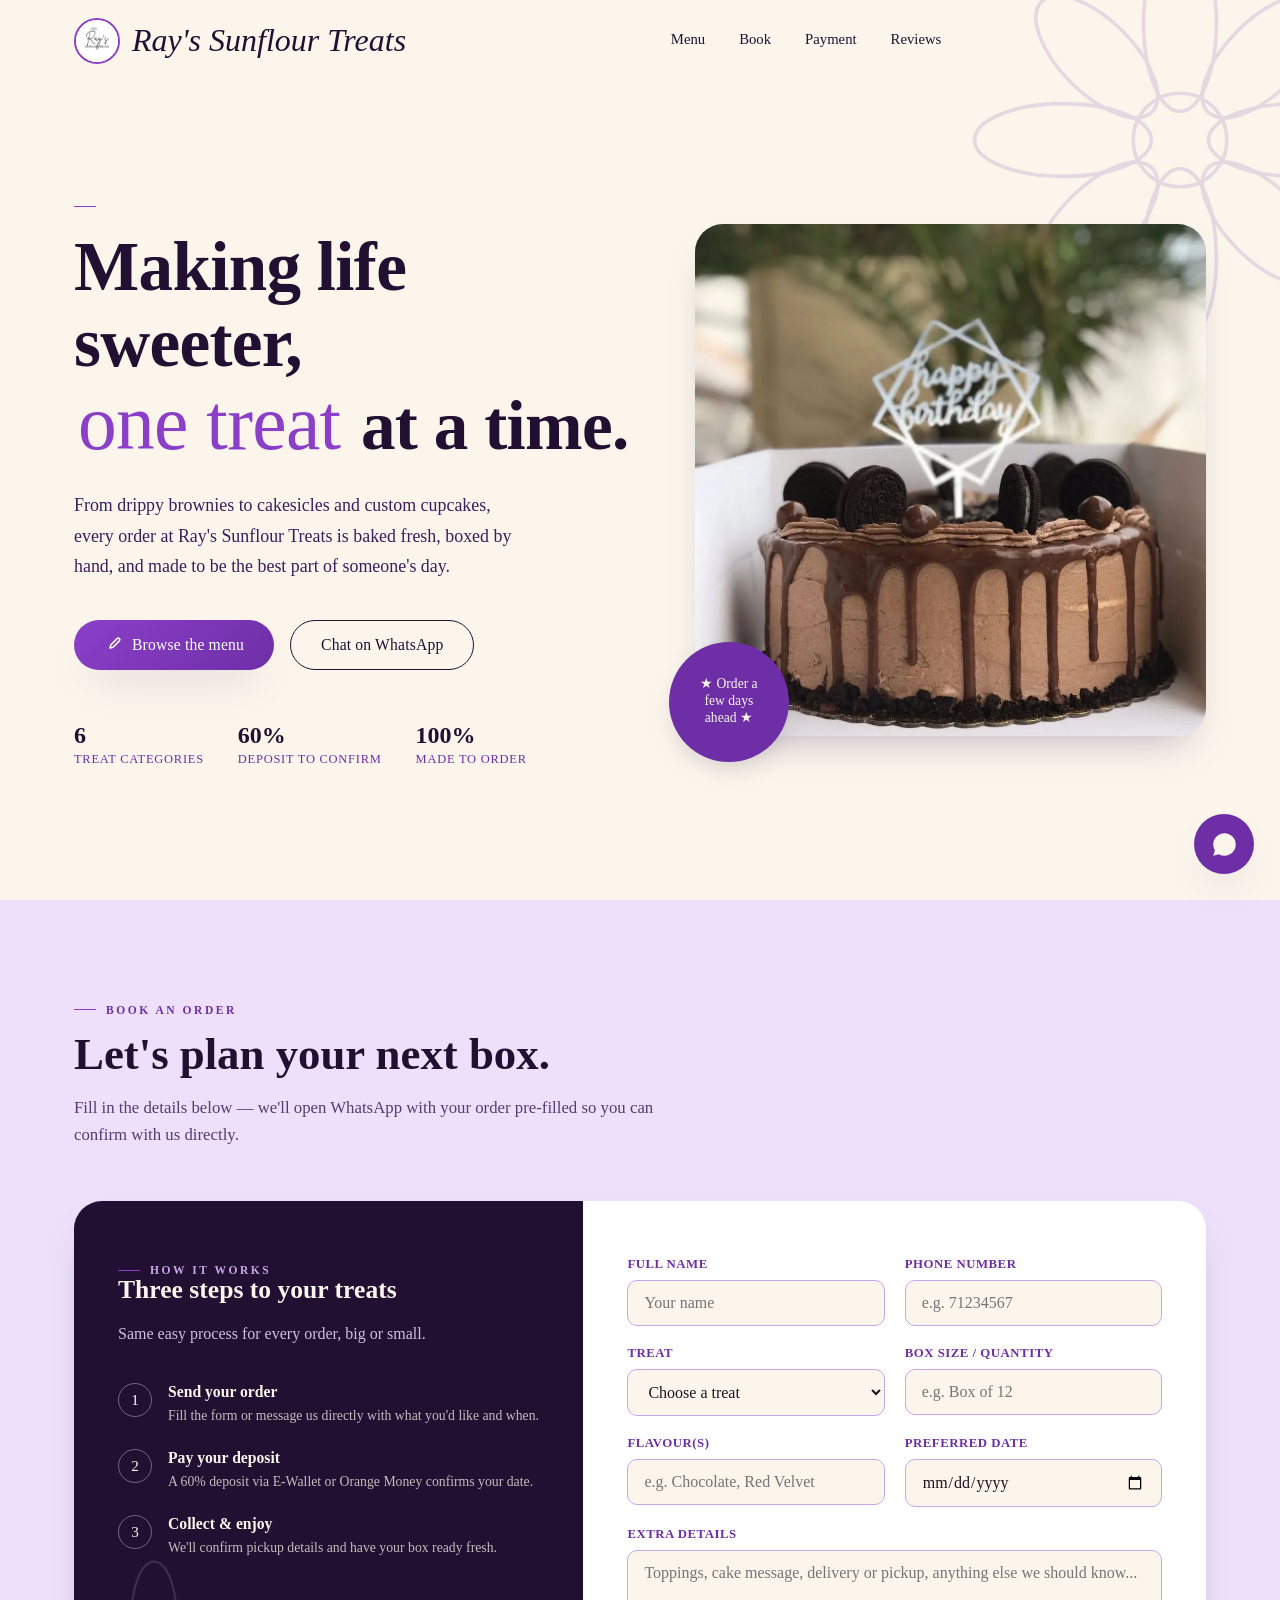
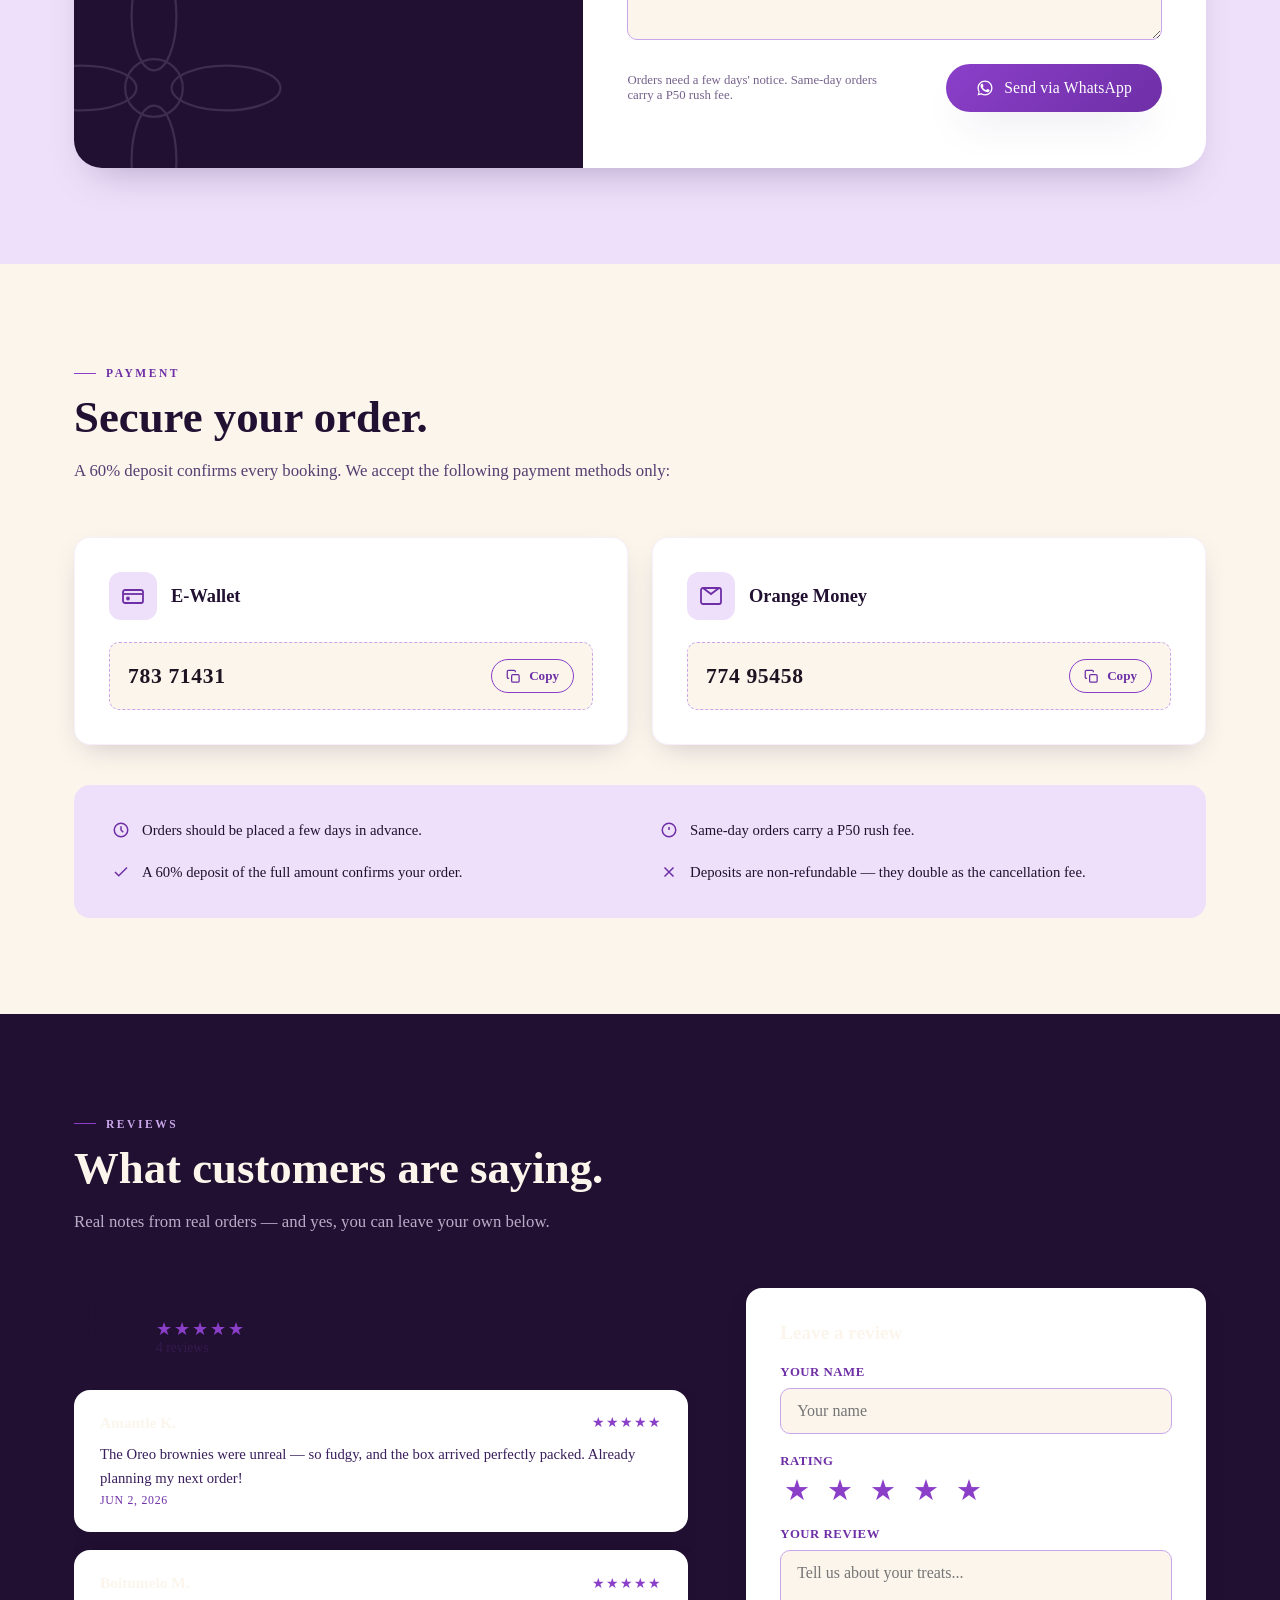
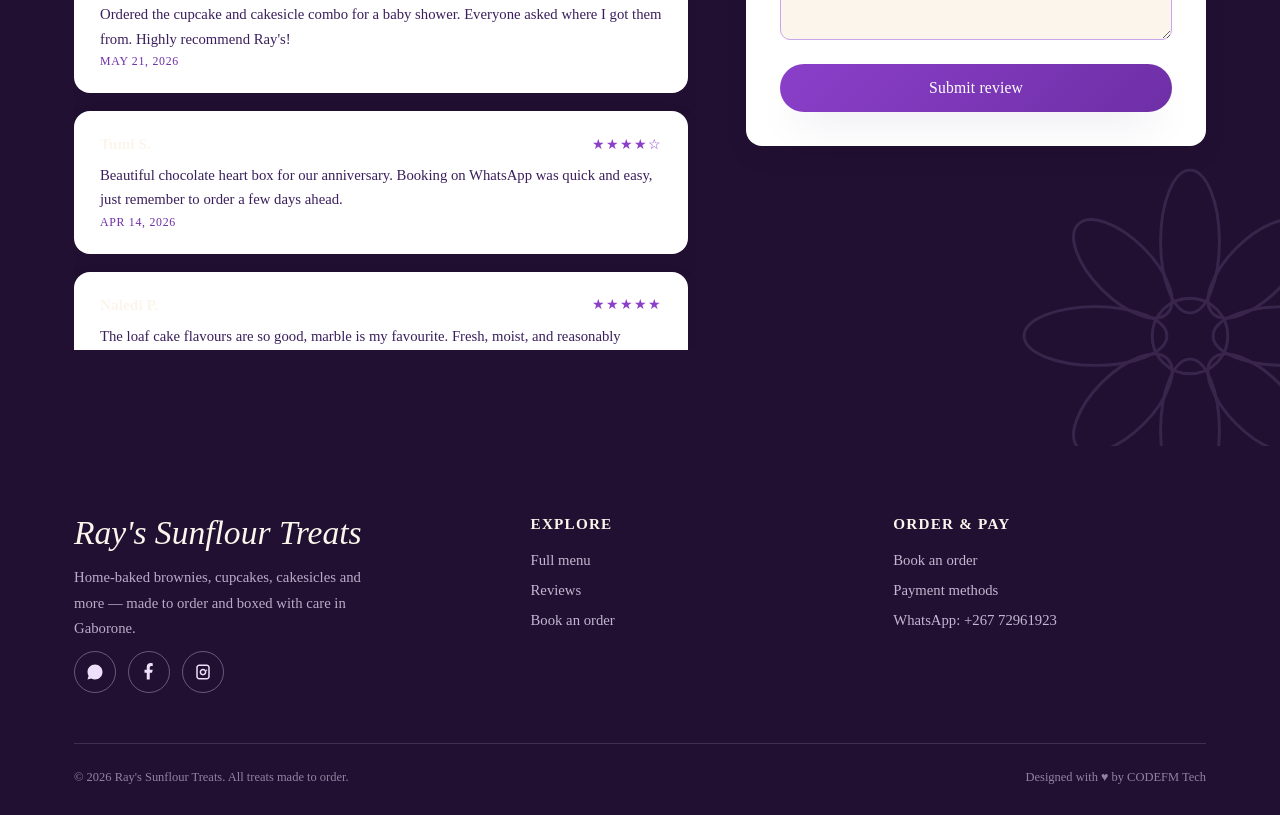
==== index.html @ 07acc082 "Initial commit 2" ====
<!DOCTYPE html>
<html lang="en">
<head>
<meta charset="UTF-8">
<meta name="viewport" content="width=device-width, initial-scale=1.0">
<title>Ray's Sunflour Treats</title>
<meta name="description" content="Ray's Sunflour Treats — brownies, loaf cakes, cakesicles, cakepops, cupcakes and more. Order ahead, pay by E-Wallet or Orange Money, made fresh in Gaborone.">
<link rel="icon" href="images/logo.jpg">
<link rel="stylesheet" href="styles.css">
</head>
<body>

<!-- ===================== HEADER ===================== -->
<header class="site-header" id="siteHeader">
  <div class="container header-inner">
    <a href="#top" class="brand">
      <img src="images/logo.jpg" alt="Ray's Sunflour Treats logo">
      <span>
        <span class="brand-word">Ray's Sunflour Treats</span>
        <span class="brand-sub"></span>
      </span>
    </a>

    <nav class="nav-desktop" aria-label="Primary">
      <a href="menu.html">Menu</a>
      <a href="#booking">Book</a>
      <a href="#payment">Payment</a>
      <a href="#reviews">Reviews</a>
    </nav>

    <div class="header-cta">
      <button class="nav-toggle" id="navToggle" aria-label="Open menu" aria-expanded="false">
        <svg viewBox="0 0 24 24" fill="none" stroke="currentColor" stroke-width="2" stroke-linecap="round"><line x1="3" y1="6" x2="21" y2="6"/><line x1="3" y1="12" x2="21" y2="12"/><line x1="3" y1="18" x2="21" y2="18"/></svg>
      </button>
    </div>
  </div>
</header>

<!-- ===================== MOBILE NAV ===================== -->
<div class="nav-mobile" id="navMobile">
  <a href="menu.html">Menu</a>
  <a href="#booking">Book</a>
  <a href="#payment">Payment</a>
  <a href="#reviews">Reviews</a>
</div>

<main id="top">

  <!-- ===================== HERO ===================== -->
  <section class="hero">
    <div class="bloom" style="width:520px; top:-120px; right:-160px;" aria-hidden="true">
      <svg viewBox="0 0 200 200"><g fill="none" stroke="#6E2FA6" stroke-width="1.4"><circle cx="100" cy="100" r="18"/><g><ellipse cx="100" cy="55" rx="14" ry="34"/><ellipse cx="145" cy="100" rx="34" ry="14"/><ellipse cx="100" cy="145" rx="14" ry="34"/><ellipse cx="55" cy="100" rx="34" ry="14"/><ellipse cx="132" cy="68" rx="14" ry="30" transform="rotate(45 132 68)"/><ellipse cx="132" cy="132" rx="14" ry="30" transform="rotate(135 132 132)"/><ellipse cx="68" cy="132" rx="14" ry="30" transform="rotate(45 68 132)"/><ellipse cx="68" cy="68" rx="14" ry="30" transform="rotate(135 68 68)"/></g></g></svg>
    </div>
    <div class="container">
      <div class="hero-copy">
        <span class="eyebrow"></span>
        <h1 class="reveal">Making life sweeter,<br><em>one treat</em> at a time.</h1>
        <p class="lede reveal">From drippy brownies to cakesicles and custom cupcakes, every order at Ray's Sunflour Treats is baked fresh, boxed by hand, and made to be the best part of someone's day.</p>
        <div class="hero-actions reveal">
          <a href="menu.html" class="btn btn-primary">
            <svg width="18" height="18" viewBox="0 0 24 24" fill="none" stroke="currentColor" stroke-width="2" stroke-linecap="round" stroke-linejoin="round"><path d="M17.5 3.5a2.121 2.121 0 0 1 3 3L12 15l-4 1 1-4 8.5-8.5z"/></svg>
            Browse the menu
          </a>
          <a href="https://wa.me/26772961923" target="_blank" rel="noopener" class="btn btn-ghost">
            Chat on WhatsApp
          </a>
        </div>
        <div class="hero-meta reveal">
          <div><strong>6</strong><span>Treat categories</span></div>
          <div><strong>60%</strong><span>Deposit to confirm</span></div>
          <div><strong>100%</strong><span>Made to order</span></div>
        </div>
      </div>
      <div class="hero-visual reveal">
        <div class="frame">
          <img src="images/hero-cake.jpg" alt="Chocolate oreo drip birthday cake by Ray's Sunflour Treats">
        </div>
        <div class="badge"><span>★ Order a<br>few days<br>ahead ★</span></div>
      </div>
    </div>
  </section>

  


  <!-- ===================== BOOKING ===================== -->
  <section class="section section--tint" id="booking">
    <div class="container">
      <div class="section-head reveal">
        <span class="eyebrow">Book an order</span>
        <h2>Let's plan your next box.</h2>
        <p>Fill in the details below — we'll open WhatsApp with your order pre-filled so you can confirm with us directly.</p>
      </div>

      <div class="booking-wrap reveal">
        <div class="booking-side">
          <div class="bloom" style="width:320px; bottom:-80px; left:-80px;" aria-hidden="true">
            <svg viewBox="0 0 200 200"><g fill="none" stroke="#EEE0FA" stroke-width="1.4"><circle cx="100" cy="100" r="18"/><g><ellipse cx="100" cy="55" rx="14" ry="34"/><ellipse cx="145" cy="100" rx="34" ry="14"/><ellipse cx="100" cy="145" rx="14" ry="34"/><ellipse cx="55" cy="100" rx="34" ry="14"/></g></g></svg>
          </div>
          <span class="eyebrow" style="color:var(--lilac-300)">How it works</span>
          <h3>Three steps to your treats</h3>
          <p>Same easy process for every order, big or small.</p>
          <ul class="booking-steps">
            <li>
              <span class="num">1</span>
              <span class="step-copy"><strong>Send your order</strong><span>Fill the form or message us directly with what you'd like and when.</span></span>
            </li>
            <li>
              <span class="num">2</span>
              <span class="step-copy"><strong>Pay your deposit</strong><span>A 60% deposit via E-Wallet or Orange Money confirms your date.</span></span>
            </li>
            <li>
              <span class="num">3</span>
              <span class="step-copy"><strong>Collect &amp; enjoy</strong><span>We'll confirm pickup details and have your box ready fresh.</span></span>
            </li>
          </ul>
        </div>

        <form class="booking-form" id="bookingForm" novalidate>
          <div class="form-row">
            <div class="field" id="field-name">
              <label for="fullName">Full name</label>
              <input type="text" id="fullName" name="fullName" placeholder="Your name" required>
              <span class="error-msg">Please enter your name.</span>
            </div>
            <div class="field" id="field-phone">
              <label for="phone">Phone number</label>
              <input type="tel" id="phone" name="phone" placeholder="e.g. 71234567" required>
              <span class="error-msg">Please enter a valid phone number.</span>
            </div>
          </div>

          <div class="form-row">
            <div class="field" id="field-product">
              <label for="product">Treat</label>
              <select id="product" name="product" required>
                <option value="" disabled selected>Choose a treat</option>
                <option>Classic Brownies</option>
                <option>Oreo Brownies</option>
                <option>Loaf Cake</option>
                <option>Large Cakesicles</option>
                <option>Small Cakesicles</option>
                <option>Cakepops</option>
                <option>Classic Cupcakes</option>
                <option>Customized Cupcakes</option>
                <option>Chocolate Heart</option>
                <option>Cupcake + Cakesicle Combo</option>
                <option>Something else / not sure</option>
              </select>
              <span class="error-msg">Please choose a treat.</span>
            </div>
            <div class="field" id="field-size">
              <label for="size">Box size / quantity</label>
              <input type="text" id="size" name="size" placeholder="e.g. Box of 12" required>
              <span class="error-msg">Please enter a size or quantity.</span>
            </div>
          </div>

          <div class="form-row">
            <div class="field" id="field-flavor">
              <label for="flavor">Flavour(s)</label>
              <input type="text" id="flavor" name="flavor" placeholder="e.g. Chocolate, Red Velvet">
            </div>
            <div class="field" id="field-date">
              <label for="date">Preferred date</label>
              <input type="date" id="date" name="date" required>
              <span class="error-msg">Please choose a date a few days out.</span>
            </div>
          </div>

          <div class="field" id="field-message">
            <label for="message">Extra details</label>
            <textarea id="message" name="message" placeholder="Toppings, cake message, delivery or pickup, anything else we should know..."></textarea>
          </div>

          <div class="form-foot">
            <p class="form-note">Orders need a few days' notice. Same-day orders carry a P50 rush fee.</p>
            <button type="submit" class="btn btn-primary">
              <svg width="18" height="18" viewBox="0 0 24 24" fill="currentColor"><path d="M17.472 14.382c-.297-.149-1.758-.867-2.03-.967-.273-.099-.472-.148-.67.15-.198.297-.767.966-.94 1.164-.173.199-.347.223-.644.075-.297-.15-1.255-.463-2.39-1.475-.883-.788-1.48-1.761-1.653-2.059-.173-.297-.018-.458.13-.606.134-.133.297-.347.446-.52.149-.174.198-.298.298-.497.099-.198.05-.371-.025-.52-.075-.148-.669-1.611-.916-2.206-.242-.579-.487-.5-.669-.51-.173-.008-.372-.01-.571-.01-.198 0-.52.074-.792.372-.272.297-1.04 1.016-1.04 2.479 0 1.462 1.065 2.875 1.213 3.074.149.198 2.096 3.2 5.077 4.487.709.306 1.262.489 1.694.626.712.226 1.36.194 1.872.118.571-.085 1.758-.719 2.006-1.413.248-.694.248-1.289.173-1.413-.074-.124-.272-.198-.57-.347z"/><path d="M12.001 2C6.478 2 2 6.477 2 12c0 1.9.529 3.678 1.447 5.19L2 22l4.955-1.408A9.955 9.955 0 0 0 12.001 22C17.523 22 22 17.523 22 12S17.523 2 12.001 2zm0 18.29a8.257 8.257 0 0 1-4.475-1.313l-.32-.19-3.055.868.828-3.037-.207-.31A8.253 8.253 0 0 1 3.75 12c0-4.549 3.7-8.25 8.251-8.25 4.55 0 8.249 3.701 8.249 8.25 0 4.549-3.699 8.29-8.249 8.29z"/></svg>
              Send via WhatsApp
            </button>
          </div>

          <div class="form-success" id="formSuccess">
            <svg width="20" height="20" viewBox="0 0 24 24" fill="none" stroke="currentColor" stroke-width="2"><path d="M20 6L9 17l-5-5"/></svg>
            Opening WhatsApp with your order details — just hit send there to confirm with Ray's.
          </div>
        </form>
      </div>
    </div>
  </section>

  <!-- ===================== PAYMENT ===================== -->
  <section class="section" id="payment">
    <div class="container">
      <div class="section-head reveal">
        <span class="eyebrow">Payment</span>
        <h2>Secure your order.</h2>
        <p>A 60% deposit confirms every booking. We accept the following payment methods only:</p>
      </div>

      <div class="pay-grid reveal">
        <div class="pay-card">
          <div class="pay-head">
            <div class="icon"><svg viewBox="0 0 24 24" fill="none" stroke="currentColor" stroke-width="1.8"><rect x="2" y="6" width="20" height="13" rx="2"/><path d="M2 10h20"/><circle cx="7" cy="14.5" r="1"/></svg></div>
            <h3>E-Wallet</h3>
          </div>
          <div class="num-row">
            <span class="number">783 71431</span>
            <button class="copy-btn" data-copy="78371431">
              <svg viewBox="0 0 24 24" fill="none" stroke="currentColor" stroke-width="2"><rect x="9" y="9" width="12" height="12" rx="2"/><path d="M5 15H4a2 2 0 0 1-2-2V4a2 2 0 0 1 2-2h9a2 2 0 0 1 2 2v1"/></svg>
              Copy
            </button>
          </div>
        </div>

        <div class="pay-card">
          <div class="pay-head">
            <div class="icon"><svg viewBox="0 0 24 24" fill="none" stroke="currentColor" stroke-width="1.8"><path d="M4 4l8 6 8-6"/><rect x="2" y="4" width="20" height="16" rx="2"/></svg></div>
            <h3>Orange Money</h3>
          </div>
          <div class="num-row">
            <span class="number">774 95458</span>
            <button class="copy-btn" data-copy="77495458">
              <svg viewBox="0 0 24 24" fill="none" stroke="currentColor" stroke-width="2"><rect x="9" y="9" width="12" height="12" rx="2"/><path d="M5 15H4a2 2 0 0 1-2-2V4a2 2 0 0 1 2-2h9a2 2 0 0 1 2 2v1"/></svg>
              Copy
            </button>
          </div>
        </div>
      </div>

      <ul class="policy-list reveal">
        <li><svg viewBox="0 0 24 24" fill="none" stroke="currentColor" stroke-width="2"><circle cx="12" cy="12" r="9"/><path d="M12 7v5l3 3"/></svg> Orders should be placed a few days in advance.</li>
        <li><svg viewBox="0 0 24 24" fill="none" stroke="currentColor" stroke-width="2"><path d="M12 8v4M12 16h.01"/><circle cx="12" cy="12" r="9"/></svg> Same-day orders carry a P50 rush fee.</li>
        <li><svg viewBox="0 0 24 24" fill="none" stroke="currentColor" stroke-width="2"><path d="M20 6L9 17l-5-5"/></svg> A 60% deposit of the full amount confirms your order.</li>
        <li><svg viewBox="0 0 24 24" fill="none" stroke="currentColor" stroke-width="2"><path d="M18 6L6 18M6 6l12 12"/></svg> Deposits are non-refundable — they double as the cancellation fee.</li>
      </ul>
    </div>
  </section>

  <!-- ===================== REVIEWS ===================== -->
  <section class="section section--dark" id="reviews">
    <div class="bloom" style="width:420px; bottom:-100px; right:-120px;" aria-hidden="true">
      <svg viewBox="0 0 200 200"><g fill="none" stroke="#C9A6EA" stroke-width="1.4"><circle cx="100" cy="100" r="18"/><g><ellipse cx="100" cy="55" rx="14" ry="34"/><ellipse cx="145" cy="100" rx="34" ry="14"/><ellipse cx="100" cy="145" rx="14" ry="34"/><ellipse cx="55" cy="100" rx="34" ry="14"/><ellipse cx="132" cy="68" rx="14" ry="30" transform="rotate(45 132 68)"/><ellipse cx="132" cy="132" rx="14" ry="30" transform="rotate(135 132 132)"/><ellipse cx="68" cy="132" rx="14" ry="30" transform="rotate(45 68 132)"/><ellipse cx="68" cy="68" rx="14" ry="30" transform="rotate(135 68 68)"/></g></g></svg>
    </div>
    <div class="container">
      <div class="section-head reveal">
        <span class="eyebrow" style="color:var(--lilac-300)">Reviews</span>
        <h2>What customers are saying.</h2>
        <p>Real notes from real orders — and yes, you can leave your own below.</p>
      </div>

      <div class="reviews-layout reveal">
        <div>
          <div class="review-summary">
            <span class="score" id="avgScore">5.0</span>
            <div>
              <div class="stars" id="avgStars">★★★★★</div>
              <div class="count" id="reviewCount">0 reviews</div>
            </div>
          </div>
          <div class="review-list" id="reviewList"><!-- reviews injected by script.js --></div>
        </div>

        <form class="review-form" id="reviewForm" novalidate>
          <h3>Leave a review</h3>
          <div class="field">
            <label for="reviewName">Your name</label>
            <input type="text" id="reviewName" placeholder="Your name" required>
          </div>
          <div class="field">
            <label>Rating</label>
            <div class="star-picker" id="starPicker">
              <button type="button" data-star="1">★</button>
              <button type="button" data-star="2">★</button>
              <button type="button" data-star="3">★</button>
              <button type="button" data-star="4">★</button>
              <button type="button" data-star="5">★</button>
            </div>
          </div>
          <div class="field">
            <label for="reviewMsg">Your review</label>
            <textarea id="reviewMsg" placeholder="Tell us about your treats..." required></textarea>
          </div>
          <button type="submit" class="btn btn-primary btn-block">Submit review</button>
        </form>
      </div>
    </div>
  </section>

</main>

<!-- ===================== FOOTER ===================== -->
<footer class="site-footer">
  <div class="container">
    <div class="footer-top">
      <div class="footer-brand">
        <span class="brand-word">Ray's Sunflour Treats</span>
        <p>Home-baked brownies, cupcakes, cakesicles and more — made to order and boxed with care in Gaborone.</p>
        <div class="footer-social">
          <a href="https://wa.me/26772961923" target="_blank" rel="noopener" aria-label="WhatsApp">
            <svg viewBox="0 0 24 24" fill="currentColor"><path d="M17.472 14.382c-.297-.149-1.758-.867-2.03-.967-.273-.099-.472-.148-.67.15-.198.297-.767.966-.94 1.164-.173.199-.347.223-.644.075-.297-.15-1.255-.463-2.39-1.475-.883-.788-1.48-1.761-1.653-2.059-.173-.297-.018-.458.13-.606.134-.133.297-.347.446-.52.149-.174.198-.298.298-.497.099-.198.05-.371-.025-.52-.075-.148-.669-1.611-.916-2.206-.242-.579-.487-.5-.669-.51-.173-.008-.372-.01-.571-.01-.198 0-.52.074-.792.372-.272.297-1.04 1.016-1.04 2.479 0 1.462 1.065 2.875 1.213 3.074.149.198 2.096 3.2 5.077 4.487.709.306 1.262.489 1.694.626.712.226 1.36.194 1.872.118.571-.085 1.758-.719 2.006-1.413.248-.694.248-1.289.173-1.413-.074-.124-.272-.198-.57-.347z"/><path d="M12.001 2C6.478 2 2 6.477 2 12c0 1.9.529 3.678 1.447 5.19L2 22l4.955-1.408A9.955 9.955 0 0 0 12.001 22C17.523 22 22 17.523 22 12S17.523 2 12.001 2z"/></svg>
          </a>
          <a href="https://web.facebook.com/rayssunflourtreats" target="_blank" rel="noopener" aria-label="Facebook">
            <svg viewBox="0 0 24 24" fill="currentColor"><path d="M13 22v-9h3l1-4h-4V6.5C13 5.3 13.5 4 15.3 4H17V.5S15.6 0 14.2 0c-3 0-5.2 1.8-5.2 5.2V9H6v4h3v9h4z"/></svg>
          </a>
          <a href="https://www.instagram.com/rayssunflourtreats?fbclid=IwY2xjawTC46BleHRuA2FlbQIxMABicmlkETFiVGFKYzlXVDVJY1pGbzVXc3J0YwZhcHBfaWQQMjIyMDM5MTc4ODIwMDg5MgABHu_caW1SDRFtOEbmMk_leTV6camqIfAWaCyzfFP3LsA0SEZKR7C1KQDiDT9m_aem_DqTY-DHDSi9IWnuYNlouVA" target="_blank" rel="noopener" aria-label="Instagram">
            <svg viewBox="0 0 24 24" fill="currentColor"><path d="M7 2C4.8 2 3 3.8 3 6v12c0 2.2 1.8 4 4 4h10c2.2 0 4-1.8 4-4V6c0-2.2-1.8-4-4-4H7zm10 2c1.1 0 2 .9 2 2v12c0 1.1-.9 2-2 2H7c-1.1 0-2-.9-2-2V6c0-1.1.9-2 2-2h10zm-5 3.5c-2.5 0-4.5 2-4.5 4.5S9.5 16.5 12 16.5 16.5 14.5 16.5 12 14.5 7.5 12 7.5zm0 2c1.4 0 2.5 1.1 2.5 2.5S13.4 14.5 12 14.5 9.5 13.4 9.5 12 10.6 9.5 12 9.5zm4.8-.9a.9.9 0 1 1 0 1.8.9.9 0 0 1 0-1.8z"/></svg>
          </a>
        </div>
      </div>
      <div class="footer-col">
        <h4>Explore</h4>
        <ul>
          <li><a href="menu.html">Full menu</a></li>
          <li><a href="#reviews">Reviews</a></li>
          <li><a href="#booking">Book an order</a></li>
        </ul>
      </div>
      <div class="footer-col">
        <h4>Order &amp; pay</h4>
        <ul>
          <li><a href="#booking">Book an order</a></li>
          <li><a href="#payment">Payment methods</a></li>
          <li><a href="https://wa.me/26772961923" target="_blank" rel="noopener">WhatsApp: +267 72961923</a></li>
        </ul>
      </div>
    </div>
    <div class="footer-bottom">
      <span>© <span id="year"></span> Ray's Sunflour Treats. All treats made to order.</span>
      <span>Designed with ♥ by <a href="https://codefmtech.netlify.app/" target="_blank" rel="noopener">CODEFM Tech</a></span>
    </div>
  </div>
</footer>

<a href="https://wa.me/26772961923" target="_blank" rel="noopener" class="wa-float" aria-label="Chat on WhatsApp">
  <svg viewBox="0 0 24 24" fill="currentColor"><path d="M17.472 14.382c-.297-.149-1.758-.867-2.03-.967-.273-.099-.472-.148-.67.15-.198.297-.767.966-.94 1.164-.173.199-.347.223-.644.075-.297-.15-1.255-.463-2.39-1.475-.883-.788-1.48-1.761-1.653-2.059-.173-.297-.018-.458.13-.606.134-.133.297-.347.446-.52.149-.174.198-.298.298-.497.099-.198.05-.371-.025-.52-.075-.148-.669-1.611-.916-2.206-.242-.579-.487-.5-.669-.51-.173-.008-.372-.01-.571-.01-.198 0-.52.074-.792.372-.272.297-1.04 1.016-1.04 2.479 0 1.462 1.065 2.875 1.213 3.074.149.198 2.096 3.2 5.077 4.487.709.306 1.262.489 1.694.626.712.226 1.36.194 1.872.118.571-.085 1.758-.719 2.006-1.413.248-.694.248-1.289.173-1.413-.074-.124-.272-.198-.57-.347z"/><path d="M12.001 2C6.478 2 2 6.477 2 12c0 1.9.529 3.678 1.447 5.19L2 22l4.955-1.408A9.955 9.955 0 0 0 12.001 22C17.523 22 22 17.523 22 12S17.523 2 12.001 2z"/></svg>
</a>

<div class="toast" id="toast"></div>

<script src="script.js"></script>
</body>
</html>
---- styles.css ----
/* ==========================================================================
   Ray's Sunflour Treats — Design tokens
   Palette: deep plum, royal purple, lilac accent, cream, ink black
   Type: Brittany (wordmark script) / Times New Roman (headings + body)
   Signature: hand-drawn sunflower line motif — the "sun" in Sunflour
   ========================================================================== */

:root{
  --plum-950: #211031;
  --plum-800: #3A1F5C;
  --purple-600: #6E2FA6;
  --purple-500: #8B3FC9;
  --lilac-300: #C9A6EA;
  --lilac-100: #EEE0FA;
  --cream: #FBF5EC;
  --cream-dim: #F3E9DA;
  --ink: #1C1420;
  --white: #FFFFFF;

  --font-script: 'Brittany', cursive;
  --font-display: 'Times New Roman', serif;
  --font-body: 'Times New Roman', serif;

  --radius-lg: 28px;
  --radius-md: 16px;
  --radius-sm: 10px;

  --shadow-soft: 0 20px 40px -20px rgba(58, 31, 92, 0.35);
  --shadow-card: 0 10px 30px -12px rgba(33, 16, 49, 0.25);

  --ease: cubic-bezier(.22,.61,.36,1);
}

*, *::before, *::after{ box-sizing: border-box; }
html{ scroll-behavior: smooth; }
@media (prefers-reduced-motion: reduce){
  html{ scroll-behavior: auto; }
  *{ animation-duration: 0.001ms !important; animation-iteration-count: 1 !important; transition-duration: 0.001ms !important; }
}

body{
  margin: 0;
  font-family: var(--font-body);
  color: var(--ink);
  background: var(--cream);
  -webkit-font-smoothing: antialiased;
  overflow-x: hidden;
}

h1, h2, h3, h4{
  font-family: var(--font-display);
  margin: 0;
  color: var(--plum-950);
  line-height: 1.1;
}

p{ margin: 0; }

a{ color: inherit; text-decoration: none; }

img{ max-width: 100%; display: block; }

ul{ margin: 0; padding: 0; list-style: none; }

button{ font-family: inherit; cursor: pointer; border: none; background: none; }

input, select, textarea{ font-family: inherit; font-size: 1rem; }

:focus-visible{
  outline: 3px solid var(--purple-500);
  outline-offset: 3px;
}

.container{
  width: 100%;
  max-width: 1180px;
  margin: 0 auto;
  padding: 0 24px;
}

.eyebrow{
  font-family: var(--font-body);
  text-transform: uppercase;
  letter-spacing: 0.22em;
  font-size: 0.72rem;
  font-weight: 600;
  color: var(--purple-600);
  display: inline-flex;
  align-items: center;
  gap: 10px;
}
.eyebrow::before{
  content: "";
  width: 22px;
  height: 1px;
  background: var(--purple-500);
  display: inline-block;
}

.section{
  padding: 96px 0;
  position: relative;
}
.section-head{
  max-width: 620px;
  margin-bottom: 52px;
}
.section-head h2{
  font-size: clamp(2rem, 4vw, 2.8rem);
  font-weight: 600;
  margin-top: 14px;
}
.section-head p{
  margin-top: 16px;
  font-size: 1.05rem;
  color: var(--plum-800);
  opacity: 0.85;
  line-height: 1.6;
}
.section--dark{
  background: var(--plum-950);
  color: var(--cream);
}
.section--dark h2, .section--dark h3, .section--dark h4{ color: var(--cream); }
.section--dark .section-head p{ color: var(--lilac-100); opacity: 0.75; }
.section--tint{ background: var(--lilac-100); }

/* Sunflower motif — the signature element */
.bloom{
  position: absolute;
  pointer-events: none;
  opacity: 0.14;
  z-index: 0;
}
.bloom svg{ width: 100%; height: 100%; display: block; }

/* ---------- Buttons ---------- */
.btn{
  display: inline-flex;
  align-items: center;
  justify-content: center;
  gap: 10px;
  padding: 15px 30px;
  border-radius: 999px;
  font-weight: 500;
  font-size: 0.98rem;
  letter-spacing: 0.01em;
  transition: transform 0.35s var(--ease), box-shadow 0.35s var(--ease), background 0.3s var(--ease);
  white-space: nowrap;
}
.btn-primary{
  background: linear-gradient(135deg, var(--purple-500), var(--purple-600));
  color: var(--white);
  box-shadow: var(--shadow-soft);
}
.btn-primary:hover{ transform: translateY(-3px); box-shadow: 0 24px 44px -16px rgba(139,63,201,0.55); }
.btn-ghost{
  background: transparent;
  color: var(--plum-950);
  border: 1.5px solid var(--plum-950);
}
.btn-ghost:hover{ background: var(--plum-950); color: var(--cream); }
.section--dark .btn-ghost{ color: var(--cream); border-color: var(--lilac-300); }
.section--dark .btn-ghost:hover{ background: var(--lilac-100); color: var(--plum-950); }
.btn-light{
  background: var(--cream);
  color: var(--plum-950);
}
.btn-light:hover{ transform: translateY(-3px); box-shadow: var(--shadow-soft); }
.btn-block{ width: 100%; }
.btn[disabled]{ opacity: 0.55; cursor: not-allowed; transform: none !important; }

/* ---------- Header ---------- */
.site-header{
  position: fixed;
  top: 0; left: 0; right: 0;
  z-index: 100;
  padding: 18px 0;
  transition: background 0.4s var(--ease), padding 0.4s var(--ease), box-shadow 0.4s var(--ease);
}
.site-header::before{
  content: "";
  position: absolute; inset: 0;
  background: rgba(251, 245, 236, 0);
  backdrop-filter: blur(0px);
  transition: background 0.4s var(--ease), backdrop-filter 0.4s var(--ease);
  z-index: -1;
}
.site-header.is-scrolled{ padding: 12px 0; box-shadow: 0 8px 30px -18px rgba(33,16,49,0.4); }
.site-header.is-scrolled::before{
  background: rgba(251, 245, 236, 0.88);
  backdrop-filter: blur(14px);
}
.header-inner{
  display: flex;
  align-items: center;
  justify-content: space-between;
  gap: 20px;
  flex-wrap: wrap;
}
.brand{
  display: flex;
  align-items: center;
  gap: 12px;
}
.brand img{
  width: 46px; height: 46px;
  border-radius: 50%;
  object-fit: cover;
  border: 2px solid var(--purple-500);
}
.brand-word{
  font-family: 'Brittany', 'Brush Script MT', 'Lucida Handwriting', cursive;
  font-style: italic;
  font-size: 2rem;
  color: var(--plum-950);
  line-height: 1;
}
.brand-sub{
  display: block;
  font-family: var(--font-body);
  font-size: 0.6rem;
  letter-spacing: 0.28em;
  text-transform: uppercase;
  color: var(--purple-600);
  margin-top: 2px;
}

.nav-desktop{
  display: flex;
  align-items: center;
  gap: 34px;
}
.nav-desktop a{
  font-size: 0.92rem;
  font-weight: 500;
  color: var(--plum-950);
  position: relative;
  padding-bottom: 4px;
}
.nav-desktop a::after{
  content: "";
  position: absolute;
  left: 0; bottom: 0;
  width: 0%;
  height: 2px;
  background: var(--purple-500);
  transition: width 0.3s var(--ease);
}
.nav-desktop a:hover::after{ width: 100%; }

.header-cta{ display: flex; align-items: center; gap: 14px; }

.nav-toggle{
  display: none;
  width: 44px; height: 44px;
  border-radius: 50%;
  align-items: center;
  justify-content: center;
  background: var(--plum-950);
  color: var(--cream);
}
.nav-toggle svg{ width: 20px; height: 20px; }

.nav-mobile{
  position: fixed;
  inset: 0;
  background: var(--plum-950);
  z-index: 99;
  display: flex;
  flex-direction: column;
  align-items: center;
  justify-content: center;
  gap: 28px;
  transform: translateY(-100%);
  transition: transform 0.5s var(--ease);
}
.nav-mobile.is-open{ transform: translateY(0); }
.nav-mobile a{
  font-family: var(--font-display);
  font-size: 1.7rem;
  color: var(--cream);
  text-align: center;
  max-width: 100%;
}
.nav-mobile .btn{ margin-top: 10px; width: 100%; max-width: 320px; }

/* ---------- Hero ---------- */
.hero{
  min-height: 100vh;
  display: flex;
  align-items: center;
  padding-top: 120px;
  padding-bottom: 60px;
  position: relative;
  background: var(--cream);
  overflow: hidden;
}
.hero .container{
  display: grid;
  grid-template-columns: 1.05fr 0.95fr;
  gap: 56px;
  align-items: center;
  position: relative;
  z-index: 2;
}
.hero-copy .eyebrow{ margin-bottom: 22px; }
.hero-copy h1{
  font-size: clamp(2.6rem, 5.4vw, 4.4rem);
  font-weight: 600;
  letter-spacing: -0.01em;
}
.hero-copy h1 em{
  font-style: normal;
  font-family: var(--font-script);
  color: var(--purple-500);
  font-size: 1.12em;
  font-weight: 400;
  display: inline-block;
  padding: 0 4px;
}
.hero-copy .lede{
  margin-top: 24px;
  font-size: 1.12rem;
  color: var(--plum-800);
  max-width: 460px;
  line-height: 1.7;
}
.hero-actions{
  display: flex;
  gap: 16px;
  flex-wrap: wrap;
  margin-top: 38px;
}
.hero-meta{
  display: flex;
  gap: 34px;
  margin-top: 52px;
  flex-wrap: wrap;
}
.hero-meta div strong{
  display: block;
  font-family: var(--font-display);
  font-size: 1.5rem;
  color: var(--plum-950);
}
.hero-meta div span{
  font-size: 0.78rem;
  color: var(--purple-600);
  letter-spacing: 0.06em;
  text-transform: uppercase;
}
.hero-visual{
  position: relative;
}
.hero-visual .frame{
  position: relative;
  border-radius: var(--radius-lg);
  overflow: hidden;
  box-shadow: var(--shadow-soft);
  aspect-ratio: 1/1;
}
.hero-visual .frame img{
  width: 100%; height: 100%; object-fit: cover;
}
.hero-visual .badge{
  position: absolute;
  bottom: -26px;
  left: -26px;
  background: var(--purple-600);
  color: var(--cream);
  border-radius: 50%;
  width: 120px; height: 120px;
  display: flex;
  align-items: center;
  justify-content: center;
  text-align: center;
  font-family: var(--font-display);
  font-size: 0.85rem;
  line-height: 1.25;
  box-shadow: var(--shadow-card);
  animation: spin-slow 16s linear infinite;
}
@keyframes spin-slow{ to{ transform: rotate(360deg); } }
.hero-visual .badge span{
  animation: spin-back 16s linear infinite;
  display: block;
}
@keyframes spin-back{ to{ transform: rotate(-360deg); } }

/* ---------- Marquee strip ---------- */
.marquee{
  background: var(--plum-950);
  color: var(--lilac-100);
  padding: 16px 0;
  overflow: hidden;
  white-space: nowrap;
  border-top: 1px solid rgba(255,255,255,0.08);
  border-bottom: 1px solid rgba(255,255,255,0.08);
}
.marquee-track{
  display: inline-flex;
  gap: 40px;
  animation: marquee 28s linear infinite;
}
@keyframes marquee{
  from{ transform: translateX(0); }
  to{ transform: translateX(-50%); }
}
.marquee-track span{
  font-family: var(--font-display);
  font-style: italic;
  font-size: 1rem;
  letter-spacing: 0.02em;
  opacity: 0.85;
  display: inline-flex;
  align-items: center;
  gap: 40px;
}

/* ---------- About ---------- */
.about-grid{
  display: grid;
  grid-template-columns: 0.85fr 1.15fr;
  gap: 60px;
  align-items: center;
}
.about-photos{
  display: grid;
  grid-template-columns: 1fr 1fr;
  gap: 16px;
}
.about-photos img{
  border-radius: var(--radius-md);
  box-shadow: var(--shadow-card);
  object-fit: cover;
  width: 100%;
  height: 100%;
}
.about-photos .tall{ grid-row: span 2; aspect-ratio: 0.72/1; }
.about-photos .wide{ aspect-ratio: 1.5/1; }
.about-copy p{
  font-size: 1.05rem;
  line-height: 1.8;
  color: var(--plum-800);
}
.about-copy p + p{ margin-top: 18px; }
.about-list{
  margin-top: 30px;
  display: grid;
  gap: 16px;
}
.about-list li{
  display: flex;
  align-items: flex-start;
  gap: 14px;
  font-size: 0.98rem;
}
.about-list .dot{
  width: 8px; height: 8px;
  border-radius: 50%;
  background: var(--purple-500);
  margin-top: 8px;
  flex-shrink: 0;
}

/* ---------- Menu ---------- */
.menu-tabs{
  display: flex;
  flex-wrap: wrap;
  gap: 10px;
  margin-bottom: 44px;
}
.menu-tab{
  padding: 10px 20px;
  border-radius: 999px;
  border: 1.5px solid var(--lilac-300);
  color: var(--plum-800);
  font-size: 0.88rem;
  font-weight: 500;
  transition: all 0.3s var(--ease);
}
.menu-tab.is-active, .menu-tab:hover{
  background: var(--plum-950);
  border-color: var(--plum-950);
  color: var(--cream);
}

.menu-grid{
  display: grid;
  grid-template-columns: repeat(auto-fit, minmax(320px, 1fr));
  gap: 24px;
}
.menu-card{
  background: var(--white);
  border-radius: var(--radius-md);
  padding: 28px;
  box-shadow: var(--shadow-card);
  border: 1px solid rgba(139,63,201,0.08);
  transition: transform 0.4s var(--ease), box-shadow 0.4s var(--ease);
}
.menu-card img{
  width: 100%;
  min-height: 220px;
  object-fit: cover;
  border-radius: 18px;
  margin-bottom: 20px;
}
.menu-card:hover{ transform: translateY(-6px); box-shadow: var(--shadow-soft); }
.menu-card-top{
  display: flex;
  align-items: flex-start;
  justify-content: space-between;
  gap: 14px;
}
.menu-card h3{
  font-size: 1.32rem;
  font-weight: 600;
}
.menu-card .kicker{
  font-size: 0.78rem;
  color: var(--purple-600);
  text-transform: uppercase;
  letter-spacing: 0.1em;
  margin-top: 4px;
  display: block;
}
.menu-card .icon{
  width: 46px; height: 46px;
  border-radius: 50%;
  background: var(--lilac-100);
  display: flex;
  align-items: center;
  justify-content: center;
  flex-shrink: 0;
}
.menu-card .icon svg{ width: 24px; height: 24px; color: var(--purple-600); }

.price-rows{
  margin-top: 20px;
  border-top: 1px dashed rgba(33,16,49,0.18);
}
.price-row{
  display: flex;
  align-items: baseline;
  justify-content: space-between;
  padding: 11px 0;
  border-bottom: 1px dashed rgba(33,16,49,0.18);
  font-size: 0.96rem;
}
.price-row .label{ color: var(--plum-800); }
.price-row .price{
  font-family: var(--font-display);
  font-weight: 600;
  color: var(--plum-950);
  font-size: 1.05rem;
}
.menu-card .note{
  margin-top: 16px;
  font-size: 0.84rem;
  color: var(--purple-600);
  line-height: 1.6;
}
.menu-card .order-link{
  margin-top: 22px;
  display: inline-flex;
  align-items: center;
  gap: 10px;
  font-size: 0.94rem;
  font-weight: 600;
  color: var(--purple-600);
}
.menu-card .order-link svg{
  width: 16px;
  height: 16px;
  transition: transform 0.3s var(--ease);
}
.menu-card .order-link:hover svg{
  transform: translateX(4px);
}
.menu-card .book-link{
  margin-top: 20px;
  display: inline-flex;
  align-items: center;
  gap: 8px;
  font-size: 0.88rem;
  font-weight: 600;
  color: var(--purple-600);
}
.menu-card .book-link svg{ width: 16px; height: 16px; transition: transform 0.3s var(--ease); }
.menu-card .book-link:hover svg{ transform: translateX(4px); }

/* ---------- Flavors strip ---------- */
.flavor-panel{
  margin-top: 56px;
  background: var(--plum-950);
  border-radius: var(--radius-lg);
  padding: 44px;
  display: grid;
  grid-template-columns: 1fr 1fr;
  gap: 30px;
  color: var(--cream);
  position: relative;
  overflow: hidden;
}
.flavor-panel h3{ color: var(--cream); font-size: 1.3rem; }
.flavor-panel .tags{
  margin-top: 16px;
  display: flex;
  flex-wrap: wrap;
  gap: 10px;
}
.flavor-panel .tags span{
  padding: 8px 16px;
  border-radius: 999px;
  border: 1px solid rgba(238,224,250,0.35);
  font-size: 0.84rem;
  color: var(--lilac-100);
}
.flavor-panel .tags span.extra{
  border-style: dashed;
  color: var(--purple-500);
  background: var(--cream);
  border-color: var(--cream);
}

/* ---------- Gallery ---------- */
.gallery-grid{
  display: grid;
  grid-template-columns: repeat(4, 1fr);
  grid-auto-rows: 220px;
  gap: 16px;
}
.gallery-grid img{
  width: 100%; height: 100%;
  object-fit: cover;
  border-radius: var(--radius-md);
  transition: transform 0.6s var(--ease), filter 0.6s var(--ease);
}
.gallery-item{ overflow: hidden; border-radius: var(--radius-md); box-shadow: var(--shadow-card); }
.gallery-item:hover img{ transform: scale(1.08); }
.gallery-item.big{ grid-column: span 2; grid-row: span 2; }

/* ---------- Booking ---------- */
.booking-wrap{
  display: grid;
  grid-template-columns: 0.9fr 1.1fr;
  gap: 0;
  border-radius: var(--radius-lg);
  overflow: hidden;
  box-shadow: var(--shadow-soft);
}
.booking-side{
  background: var(--plum-950);
  color: var(--cream);
  padding: 56px 44px;
  position: relative;
  overflow: hidden;
}
.booking-side h3{ color: var(--cream); font-size: 1.6rem; }
.booking-side p{
  margin-top: 16px;
  color: var(--lilac-100);
  opacity: 0.85;
  line-height: 1.7;
}
.booking-steps{
  margin-top: 36px;
  display: grid;
  gap: 22px;
}
.booking-steps li{
  display: flex;
  gap: 16px;
  align-items: flex-start;
}
.booking-steps .num{
  font-family: var(--font-display);
  font-size: 0.95rem;
  width: 34px; height: 34px;
  border-radius: 50%;
  border: 1px solid rgba(238,224,250,0.4);
  display: flex; align-items: center; justify-content: center;
  flex-shrink: 0;
}
.booking-steps .step-copy strong{ display: block; font-size: 0.98rem; margin-bottom: 4px; }
.booking-steps .step-copy span{ font-size: 0.86rem; opacity: 0.75; line-height: 1.6; }

.booking-form{
  background: var(--white);
  padding: 56px 44px;
}
.form-row{
  display: grid;
  grid-template-columns: 1fr 1fr;
  gap: 20px;
}
.field{ margin-bottom: 20px; }
.field label{
  display: block;
  font-size: 0.8rem;
  font-weight: 600;
  letter-spacing: 0.04em;
  text-transform: uppercase;
  color: var(--purple-600);
  margin-bottom: 8px;
}
.field input, .field select, .field textarea{
  width: 100%;
  padding: 13px 16px;
  border-radius: var(--radius-sm);
  border: 1.5px solid var(--lilac-300);
  background: var(--cream);
  color: var(--ink);
  transition: border-color 0.3s var(--ease), box-shadow 0.3s var(--ease);
}
.field input:focus, .field select:focus, .field textarea:focus{
  border-color: var(--purple-500);
  box-shadow: 0 0 0 4px rgba(139,63,201,0.15);
  outline: none;
}
.field textarea{ resize: vertical; min-height: 90px; }
.field.error input, .field.error select{ border-color: #C0392B; }
.field .error-msg{ display: none; font-size: 0.78rem; color: #C0392B; margin-top: 6px; }
.field.error .error-msg{ display: block; }
.form-foot{
  display: flex;
  align-items: center;
  justify-content: space-between;
  gap: 20px;
  flex-wrap: wrap;
  margin-top: 8px;
}
.form-note{ font-size: 0.8rem; color: var(--plum-800); opacity: 0.7; max-width: 260px; }
.form-success{
  display: none;
  align-items: center;
  gap: 12px;
  background: var(--lilac-100);
  color: var(--plum-950);
  padding: 16px 20px;
  border-radius: var(--radius-sm);
  margin-top: 20px;
  font-size: 0.92rem;
}
.form-success.is-visible{ display: flex; }

/* ---------- Payment ---------- */
.pay-grid{
  display: grid;
  grid-template-columns: repeat(2, 1fr);
  gap: 24px;
}
.pay-card{
  background: var(--white);
  border-radius: var(--radius-md);
  padding: 34px;
  box-shadow: var(--shadow-card);
  border: 1px solid rgba(139,63,201,0.08);
}
.pay-card .pay-head{
  display: flex;
  align-items: center;
  gap: 14px;
}
.pay-card .icon{
  width: 48px; height: 48px;
  border-radius: 12px;
  background: var(--lilac-100);
  display: flex; align-items: center; justify-content: center;
}
.pay-card .icon svg{ width: 24px; height: 24px; color: var(--purple-600); }
.pay-card h3{ font-size: 1.15rem; }
.pay-card .num-row{
  margin-top: 22px;
  display: flex;
  align-items: center;
  justify-content: space-between;
  background: var(--cream);
  border: 1.5px dashed var(--lilac-300);
  border-radius: var(--radius-sm);
  padding: 16px 18px;
}
.pay-card .num-row .number{
  font-family: var(--font-display);
  font-size: 1.35rem;
  font-weight: 600;
  letter-spacing: 0.03em;
}
.copy-btn{
  display: flex; align-items: center; gap: 8px;
  font-size: 0.82rem;
  font-weight: 600;
  color: var(--purple-600);
  padding: 8px 14px;
  border-radius: 999px;
  border: 1px solid var(--purple-500);
  transition: all 0.3s var(--ease);
}
.copy-btn:hover{ background: var(--purple-500); color: var(--white); }
.copy-btn svg{ width: 15px; height: 15px; }
.copy-btn.is-copied{ background: var(--purple-600); color: var(--white); border-color: var(--purple-600); }

.policy-list{
  margin-top: 40px;
  background: var(--lilac-100);
  border-radius: var(--radius-md);
  padding: 34px 38px;
  display: grid;
  grid-template-columns: repeat(2, 1fr);
  gap: 18px 40px;
}
.policy-list li{
  display: flex;
  gap: 12px;
  font-size: 0.92rem;
  color: var(--plum-950);
  line-height: 1.6;
}
.policy-list svg{ width: 18px; height: 18px; color: var(--purple-600); flex-shrink: 0; margin-top: 2px; }

/* ---------- Reviews ---------- */
.reviews-layout{
  display: grid;
  grid-template-columns: 1.15fr 0.85fr;
  gap: 50px;
}
.review-summary{
  display: flex;
  align-items: baseline;
  gap: 18px;
  margin-bottom: 34px;
}
.review-summary .score{
  font-family: var(--font-display);
  font-size: 3.2rem;
  font-weight: 600;
  color: var(--plum-950);
}
.review-summary .stars{ color: var(--purple-500); font-size: 1.1rem; letter-spacing: 2px; }
.review-summary .count{ font-size: 0.85rem; color: var(--plum-800); opacity: 0.7; }

.review-list{ display: grid; gap: 18px; max-height: 560px; overflow-y: auto; padding-right: 8px; }
.review-list::-webkit-scrollbar{ width: 6px; }
.review-list::-webkit-scrollbar-thumb{ background: var(--lilac-300); border-radius: 10px; }
.review-card{
  background: var(--white);
  border-radius: var(--radius-md);
  padding: 24px 26px;
  box-shadow: var(--shadow-card);
}
.review-card .row1{
  display: flex; align-items: center; justify-content: space-between; gap: 10px;
}
.review-card .name{ font-weight: 600; font-size: 0.96rem; }
.review-card .stars{ color: var(--purple-500); font-size: 0.85rem; letter-spacing: 1px; white-space: nowrap; }
.review-card .msg{ margin-top: 10px; font-size: 0.92rem; color: var(--plum-800); line-height: 1.65; }
.review-card .date{ margin-top: 10px; font-size: 0.74rem; color: var(--purple-600); text-transform: uppercase; letter-spacing: 0.06em; }

.review-form{
  background: var(--white);
  border-radius: var(--radius-md);
  padding: 34px;
  box-shadow: var(--shadow-card);
  align-self: start;
}
.review-form h3{ font-size: 1.2rem; margin-bottom: 22px; }
.star-picker{ display: flex; gap: 8px; margin-bottom: 22px; }
.star-picker button{
  font-size: 1.6rem;
  color: var(--lilac-300);
  transition: transform 0.2s var(--ease), color 0.2s var(--ease);
  line-height: 1;
}
.star-picker button.is-active,
.star-picker button:hover{ color: var(--purple-500); transform: scale(1.15); }

/* ---------- Footer ---------- */
.site-footer{
  background: var(--plum-950);
  color: var(--lilac-100);
  padding: 70px 0 30px;
  position: relative;
  overflow: hidden;
}
.footer-top{
  display: grid;
  grid-template-columns: 1.3fr 1fr 1fr;
  gap: 50px;
  padding-bottom: 50px;
  border-bottom: 1px solid rgba(238,224,250,0.15);
}
.footer-brand .brand-word{ color: var(--cream); font-size: 2.1rem; }
.footer-brand p{
  margin-top: 16px;
  font-size: 0.92rem;
  line-height: 1.7;
  color: var(--lilac-100);
  opacity: 0.75;
  max-width: 320px;
}
.footer-col h4{
  color: var(--cream);
  font-size: 0.95rem;
  margin-bottom: 18px;
  text-transform: uppercase;
  letter-spacing: 0.08em;
}
.footer-col ul{ display: grid; gap: 12px; }
.footer-col a{
  font-size: 0.92rem;
  color: var(--lilac-100);
  opacity: 0.8;
  transition: opacity 0.3s var(--ease), padding-left 0.3s var(--ease);
}
.footer-col a:hover{ opacity: 1; padding-left: 4px; }
.footer-social{
  display: flex;
  gap: 12px;
  margin-top: 10px;
}
.footer-social a{
  width: 42px; height: 42px;
  border-radius: 50%;
  border: 1px solid rgba(238,224,250,0.35);
  display: flex; align-items: center; justify-content: center;
}
.footer-social a:hover{ background: var(--purple-500); border-color: var(--purple-500); }
.footer-social svg{ width: 18px; height: 18px; }
.footer-bottom{
  padding-top: 26px;
  display: flex;
  justify-content: space-between;
  align-items: center;
  flex-wrap: wrap;
  gap: 12px;
  font-size: 0.78rem;
  color: var(--lilac-100);
  opacity: 0.55;
}

/* ---------- WhatsApp float button ---------- */
.wa-float{
  position: fixed;
  bottom: 26px;
  right: 26px;
  width: 60px; height: 60px;
  border-radius: 50%;
  background: var(--purple-600);
  color: var(--cream);
  display: flex;
  align-items: center;
  justify-content: center;
  box-shadow: var(--shadow-soft);
  z-index: 90;
  transition: transform 0.35s var(--ease);
}
.wa-float:hover{ transform: scale(1.08) rotate(-6deg); }
.wa-float svg{ width: 27px; height: 27px; }

/* ---------- Toast ---------- */
.toast{
  position: fixed;
  bottom: 100px;
  right: 26px;
  background: var(--plum-950);
  color: var(--cream);
  padding: 14px 22px;
  border-radius: 999px;
  font-size: 0.86rem;
  box-shadow: var(--shadow-soft);
  z-index: 95;
  opacity: 0;
  transform: translateY(10px);
  transition: all 0.4s var(--ease);
  pointer-events: none;
}
.toast.is-visible{ opacity: 1; transform: translateY(0); }

/* ---------- Reveal on scroll ---------- */
.reveal{
  opacity: 0;
  transform: translateY(26px);
  transition: opacity 0.8s var(--ease), transform 0.8s var(--ease);
}
.reveal.is-visible{ opacity: 1; transform: translateY(0); }

/* ==========================================================================
   Responsive
   ========================================================================== */
@media (max-width: 1024px){
  .hero .container{ grid-template-columns: 1fr; }
  .hero-visual{ order: -1; max-width: 420px; margin: 0 auto; }
  .about-grid{ grid-template-columns: 1fr; }
  .about-photos{ max-width: 480px; margin: 0 auto; }
  .booking-wrap{ grid-template-columns: 1fr; }
  .reviews-layout{ grid-template-columns: 1fr; }
  .gallery-grid{ grid-template-columns: repeat(2, 1fr); }
  .gallery-item.big{ grid-column: span 2; grid-row: span 1; aspect-ratio: 2/1; height: 220px;}
  .footer-top{ grid-template-columns: 1fr; gap: 36px; }
}

@media (max-width: 760px){
  .nav-desktop, .header-cta .btn-ghost{ display: none; }
  .nav-toggle{ display: flex; }
  .section{ padding: 68px 0; }
  .hero{ padding-top: 110px; }
  .hero-actions{ flex-direction: column; align-items: stretch; }
  .hero-actions .btn{ width: 100%; }
  .hero-meta{ gap: 24px; }
  .form-row{ grid-template-columns: 1fr; }
  .pay-grid{ grid-template-columns: 1fr; }
  .policy-list{ grid-template-columns: 1fr; padding: 28px 24px; }
  .flavor-panel{ grid-template-columns: 1fr; padding: 32px 26px; }
  .booking-side, .booking-form{ padding: 40px 26px; }
  .menu-tabs{ overflow-x: auto; flex-wrap: nowrap; padding-bottom: 6px; }
  .gallery-grid{ grid-template-columns: 1fr 1fr; grid-auto-rows: 160px; }
  .wa-float{ width: 54px; height: 54px; bottom: 18px; right: 18px; }
  .form-foot{ flex-direction: column; align-items: stretch; }
  .form-foot .btn{ width: 100%; }
}

@media (max-width: 480px){
  .brand-word{ font-size: 1.5rem; }
  .gallery-grid{ grid-template-columns: 1fr; grid-auto-rows: 220px; }
  .gallery-item.big{ grid-column: span 1; }
}
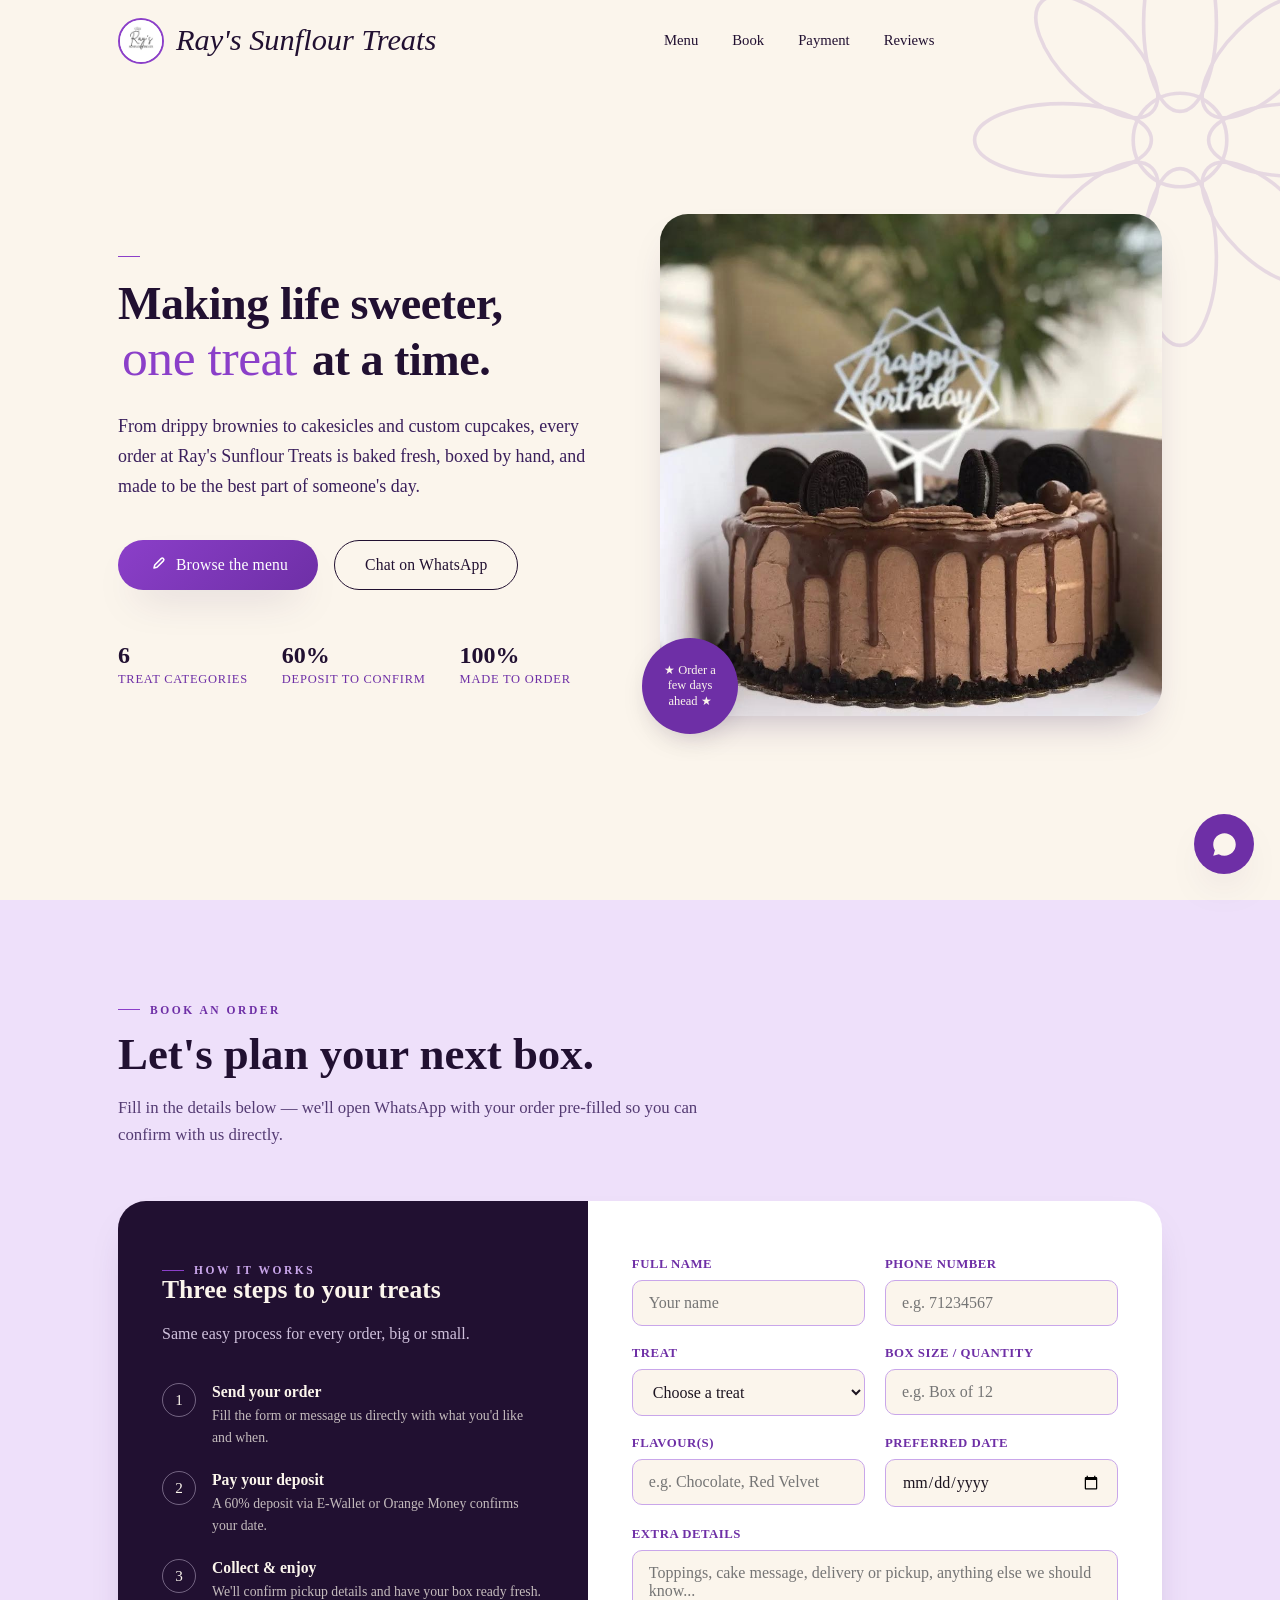
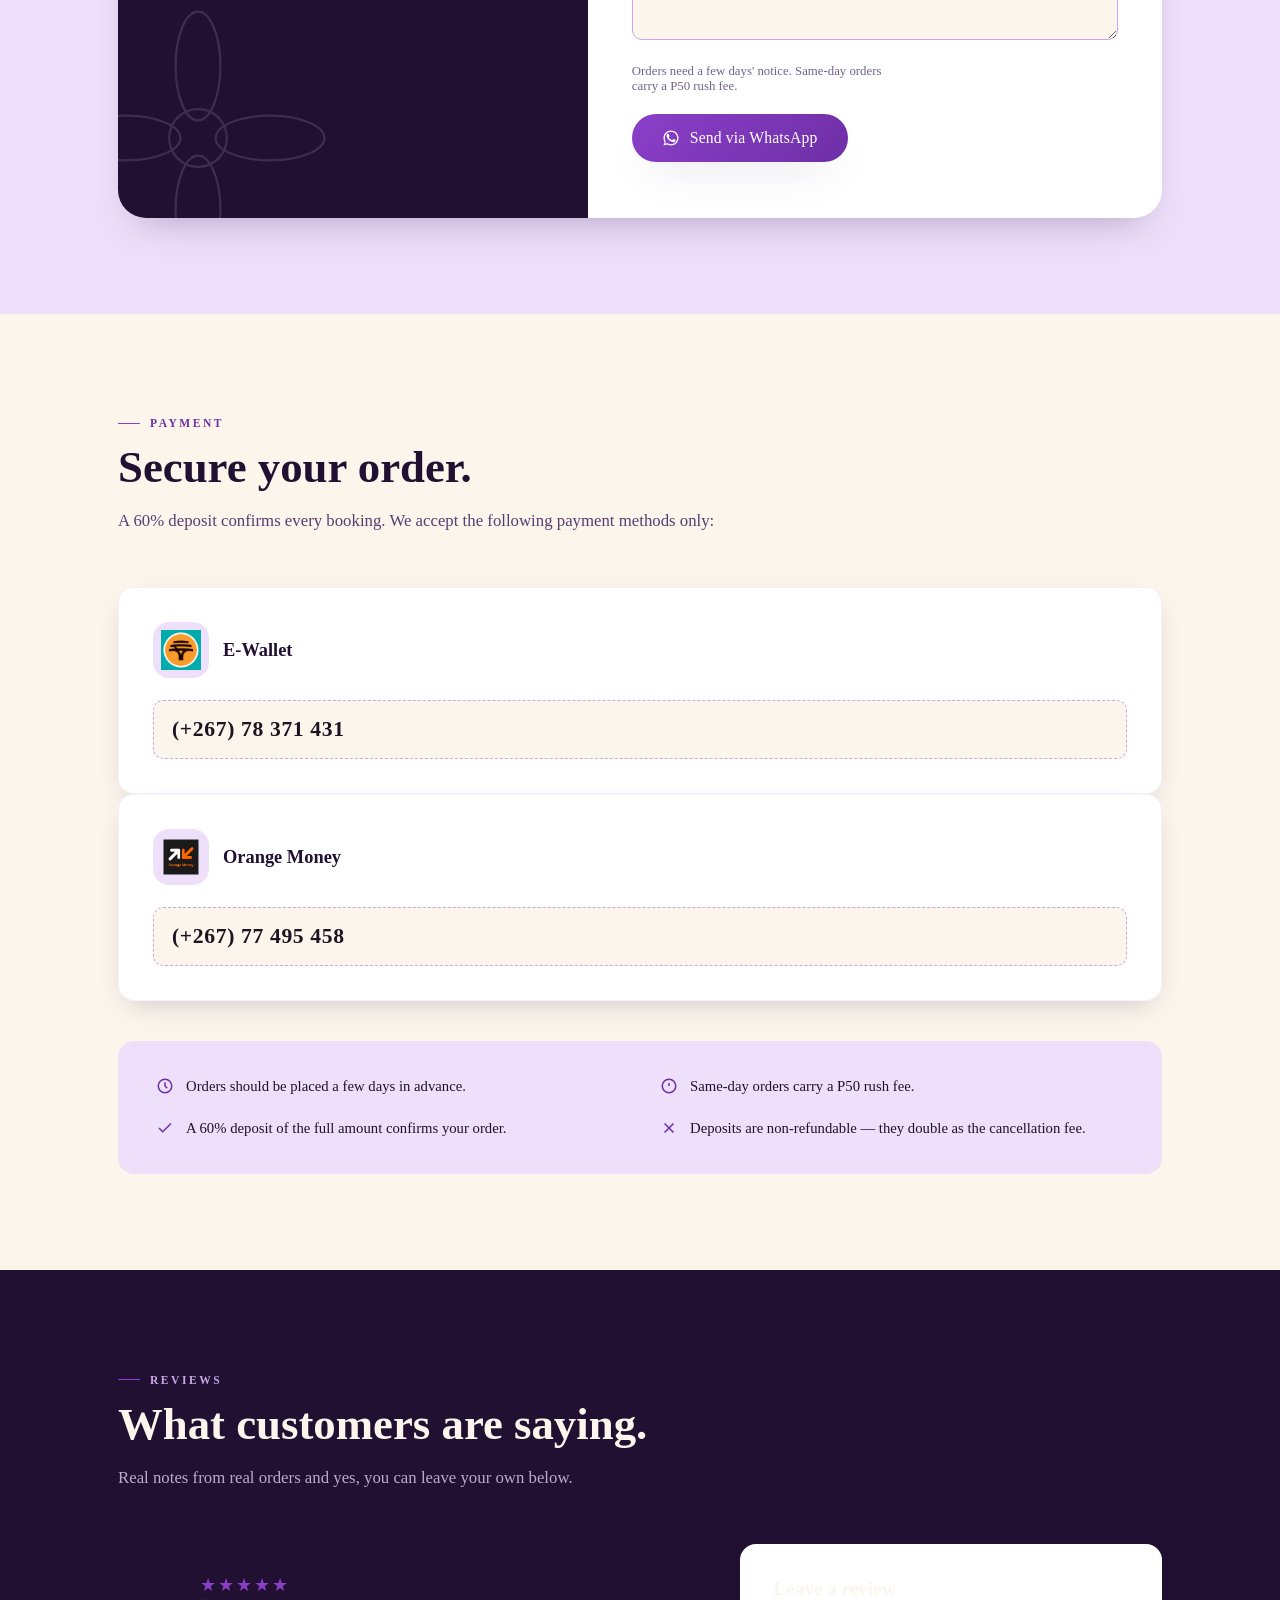
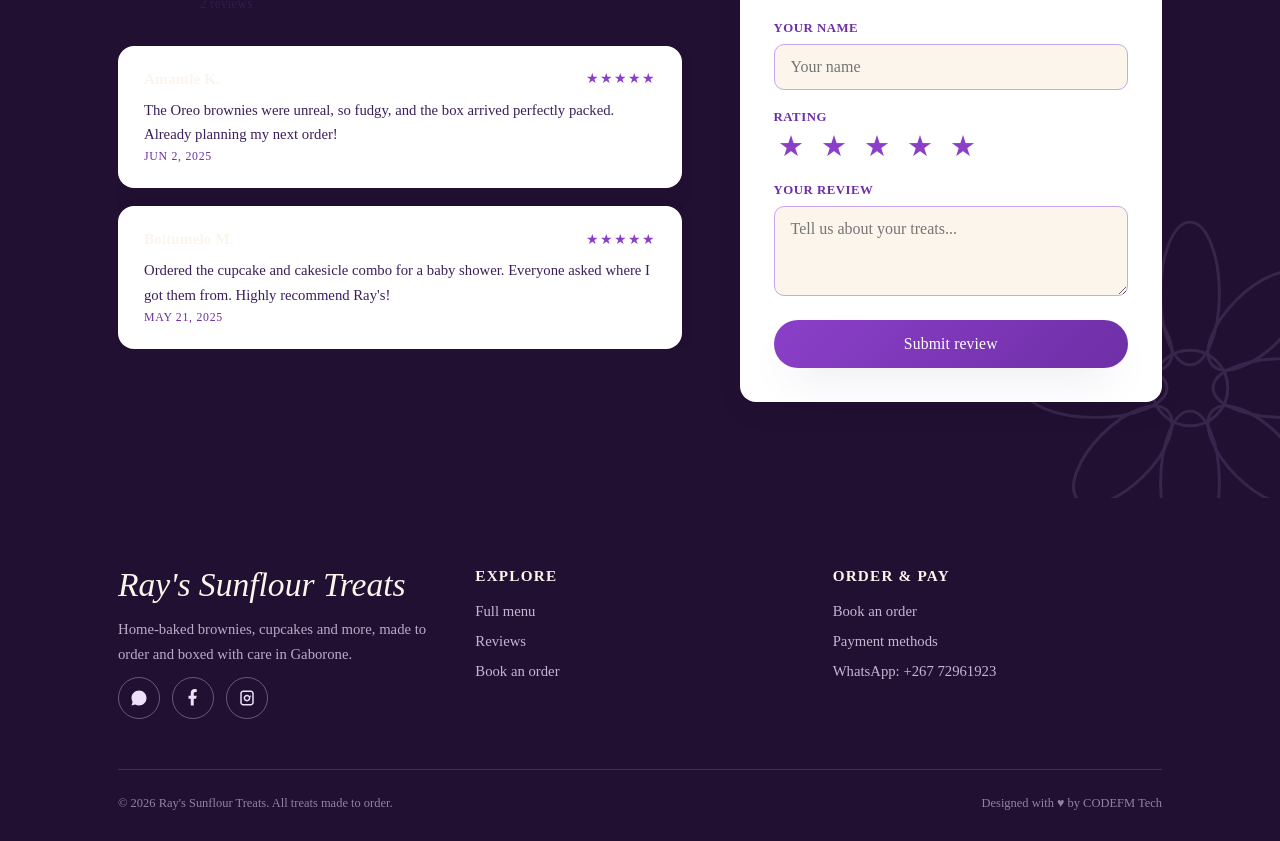
==== commit 919f3725: "update on menu page, index and script" ====
--- a/index.html
+++ b/index.html
@@ -3,7 +3,7 @@
 <head>
 <meta charset="UTF-8">
 <meta name="viewport" content="width=device-width, initial-scale=1.0">
-<title>Ray's Sunflour Treats</title>
+<title>RST©</title>
 <meta name="description" content="Ray's Sunflour Treats — brownies, loaf cakes, cakesicles, cakepops, cupcakes and more. Order ahead, pay by E-Wallet or Orange Money, made fresh in Gaborone.">
 <link rel="icon" href="images/logo.jpg">
 <link rel="stylesheet" href="styles.css">
@@ -199,32 +199,28 @@
         <p>A 60% deposit confirms every booking. We accept the following payment methods only:</p>
       </div>
 
-      <div class="pay-grid reveal">
+    <div class="">
         <div class="pay-card">
           <div class="pay-head">
-            <div class="icon"><svg viewBox="0 0 24 24" fill="none" stroke="currentColor" stroke-width="1.8"><rect x="2" y="6" width="20" height="13" rx="2"/><path d="M2 10h20"/><circle cx="7" cy="14.5" r="1"/></svg></div>
+            <div class="icon">
+              <img src="images/fnblogo.jpg" alt="FNB logo" class="pay-logo">
+            </div>
             <h3>E-Wallet</h3>
           </div>
           <div class="num-row">
-            <span class="number">783 71431</span>
-            <button class="copy-btn" data-copy="78371431">
-              <svg viewBox="0 0 24 24" fill="none" stroke="currentColor" stroke-width="2"><rect x="9" y="9" width="12" height="12" rx="2"/><path d="M5 15H4a2 2 0 0 1-2-2V4a2 2 0 0 1 2-2h9a2 2 0 0 1 2 2v1"/></svg>
-              Copy
-            </button>
-          </div>
-        </div>
-
+            <span class="number">(+267) 78 371 431</span>
+          </div>
+        </div>
+        
         <div class="pay-card">
           <div class="pay-head">
-            <div class="icon"><svg viewBox="0 0 24 24" fill="none" stroke="currentColor" stroke-width="1.8"><path d="M4 4l8 6 8-6"/><rect x="2" y="4" width="20" height="16" rx="2"/></svg></div>
+            <div class="icon">
+              <img src="images/orangemoneylogo.png" alt="Orange Money logo" class="pay-logo">
+            </div>
             <h3>Orange Money</h3>
           </div>
           <div class="num-row">
-            <span class="number">774 95458</span>
-            <button class="copy-btn" data-copy="77495458">
-              <svg viewBox="0 0 24 24" fill="none" stroke="currentColor" stroke-width="2"><rect x="9" y="9" width="12" height="12" rx="2"/><path d="M5 15H4a2 2 0 0 1-2-2V4a2 2 0 0 1 2-2h9a2 2 0 0 1 2 2v1"/></svg>
-              Copy
-            </button>
+            <span class="number">(+267) 77 495 458</span>
           </div>
         </div>
       </div>
@@ -247,7 +243,7 @@
       <div class="section-head reveal">
         <span class="eyebrow" style="color:var(--lilac-300)">Reviews</span>
         <h2>What customers are saying.</h2>
-        <p>Real notes from real orders — and yes, you can leave your own below.</p>
+        <p>Real notes from real orders and yes, you can leave your own below.</p>
       </div>
 
       <div class="reviews-layout reveal">
@@ -296,7 +292,7 @@
     <div class="footer-top">
       <div class="footer-brand">
         <span class="brand-word">Ray's Sunflour Treats</span>
-        <p>Home-baked brownies, cupcakes, cakesicles and more — made to order and boxed with care in Gaborone.</p>
+        <p>Home-baked brownies, cupcakes and more,  made to order and boxed with care in Gaborone.</p>
         <div class="footer-social">
           <a href="https://wa.me/26772961923" target="_blank" rel="noopener" aria-label="WhatsApp">
             <svg viewBox="0 0 24 24" fill="currentColor"><path d="M17.472 14.382c-.297-.149-1.758-.867-2.03-.967-.273-.099-.472-.148-.67.15-.198.297-.767.966-.94 1.164-.173.199-.347.223-.644.075-.297-.15-1.255-.463-2.39-1.475-.883-.788-1.48-1.761-1.653-2.059-.173-.297-.018-.458.13-.606.134-.133.297-.347.446-.52.149-.174.198-.298.298-.497.099-.198.05-.371-.025-.52-.075-.148-.669-1.611-.916-2.206-.242-.579-.487-.5-.669-.51-.173-.008-.372-.01-.571-.01-.198 0-.52.074-.792.372-.272.297-1.04 1.016-1.04 2.479 0 1.462 1.065 2.875 1.213 3.074.149.198 2.096 3.2 5.077 4.487.709.306 1.262.489 1.694.626.712.226 1.36.194 1.872.118.571-.085 1.758-.719 2.006-1.413.248-.694.248-1.289.173-1.413-.074-.124-.272-.198-.57-.347z"/><path d="M12.001 2C6.478 2 2 6.477 2 12c0 1.9.529 3.678 1.447 5.19L2 22l4.955-1.408A9.955 9.955 0 0 0 12.001 22C17.523 22 22 17.523 22 12S17.523 2 12.001 2z"/></svg>
--- a/styles.css
+++ b/styles.css
@@ -182,6 +182,7 @@
   content: "";
   position: absolute; inset: 0;
   background: rgba(251, 245, 236, 0);
+  -webkit-backdrop-filter: blur(0px);
   backdrop-filter: blur(0px);
   transition: background 0.4s var(--ease), backdrop-filter 0.4s var(--ease);
   z-index: -1;
@@ -189,6 +190,7 @@
 .site-header.is-scrolled{ padding: 12px 0; box-shadow: 0 8px 30px -18px rgba(33,16,49,0.4); }
 .site-header.is-scrolled::before{
   background: rgba(251, 245, 236, 0.88);
+  -webkit-backdrop-filter: blur(14px);
   backdrop-filter: blur(14px);
 }
 .header-inner{
@@ -488,25 +490,51 @@
 
 .menu-grid{
   display: grid;
-  grid-template-columns: repeat(auto-fit, minmax(320px, 1fr));
+  grid-template-columns: repeat(auto-fit, minmax(300px, 1fr));
   gap: 24px;
+  align-items: stretch;
 }
 .menu-card{
   background: var(--white);
   border-radius: var(--radius-md);
-  padding: 28px;
+  padding: 24px;
   box-shadow: var(--shadow-card);
   border: 1px solid rgba(139,63,201,0.08);
   transition: transform 0.4s var(--ease), box-shadow 0.4s var(--ease);
-}
-.menu-card img{
+  display: flex;
+  flex-direction: column;
+  min-height: 560px;
+  justify-content: space-between;
+}
+.menu-card:hover{ transform: translateY(-6px); box-shadow: var(--shadow-soft); }
+.menu-card-content{
+  display: flex;
+  flex-direction: column;
+  flex: 1;
+  justify-content: space-between;
+}
+.menu-media{
+  margin-bottom: 18px;
+}
+.menu-image-strip{
+  display: grid;
+  grid-auto-flow: column;
+  grid-auto-columns: minmax(130px, 1fr);
+  gap: 10px;
+  overflow-x: auto;
+  padding-bottom: 8px;
+  scroll-snap-type: x proximity;
+}
+.menu-media--two .menu-image-strip{ grid-auto-columns: minmax(120px, 1fr); }
+.menu-media--three .menu-image-strip{ grid-auto-columns: minmax(110px, 1fr); }
+.menu-image-strip img{
   width: 100%;
-  min-height: 220px;
+  height: 170px;
   object-fit: cover;
-  border-radius: 18px;
-  margin-bottom: 20px;
-}
-.menu-card:hover{ transform: translateY(-6px); box-shadow: var(--shadow-soft); }
+  border-radius: 14px;
+  scroll-snap-align: start;
+  box-shadow: 0 8px 20px -14px rgba(33,16,49,0.4);
+}
 .menu-card-top{
   display: flex;
   align-items: flex-start;
@@ -514,7 +542,7 @@
   gap: 14px;
 }
 .menu-card h3{
-  font-size: 1.32rem;
+  font-size: 1.2rem;
   font-weight: 600;
 }
 .menu-card .kicker{
@@ -537,7 +565,7 @@
 .menu-card .icon svg{ width: 24px; height: 24px; color: var(--purple-600); }
 
 .price-rows{
-  margin-top: 20px;
+  margin-top: 18px;
   border-top: 1px dashed rgba(33,16,49,0.18);
 }
 .price-row{
@@ -560,6 +588,10 @@
   font-size: 0.84rem;
   color: var(--purple-600);
   line-height: 1.6;
+}
+.menu-card .btn{
+  margin-top: 20px;
+  align-self: flex-start;
 }
 .menu-card .order-link{
   margin-top: 22px;
@@ -764,12 +796,20 @@
   gap: 14px;
 }
 .pay-card .icon{
-  width: 48px; height: 48px;
-  border-radius: 12px;
+  width: 56px; height: 56px;
+  border-radius: 16px;
   background: var(--lilac-100);
   display: flex; align-items: center; justify-content: center;
+  overflow: hidden;
+  padding: 8px;
 }
 .pay-card .icon svg{ width: 24px; height: 24px; color: var(--purple-600); }
+.pay-card .pay-logo{
+  width: 100%;
+  height: 100%;
+  object-fit: contain;
+  display: block;
+}
 .pay-card h3{ font-size: 1.15rem; }
 .pay-card .num-row{
   margin-top: 22px;
@@ -988,6 +1028,21 @@
 /* ==========================================================================
    Responsive
    ========================================================================== */
+@media (min-width: 1025px) and (max-width: 1366px){
+  /* Tweak spacing and column proportions for common laptop sizes */
+  .container{ max-width: 1100px; padding: 0 28px; }
+  .hero{ padding-top: 90px; }
+  .hero .container{ grid-template-columns: 1fr 1fr; gap: 40px; }
+  .hero-copy h1{ font-size: clamp(2.6rem, 3.6vw, 3.6rem); }
+  .hero-copy .lede{ max-width: 520px; }
+  .hero-visual{ max-width: 520px; margin: 0; }
+  .hero-visual .badge{ width: 96px; height: 96px; bottom: -18px; left: -18px; font-size: 0.78rem; }
+  .brand-word{ font-size: 1.9rem; }
+  .nav-desktop a{ padding-bottom: 2px; }
+  .menu-grid{ grid-template-columns: repeat(auto-fit, minmax(300px, 1fr)); gap: 20px; }
+  .menu-card img{ min-height: 200px; }
+  .footer-top{ grid-template-columns: repeat(3, 1fr); gap: 28px; }
+}
 @media (max-width: 1024px){
   .hero .container{ grid-template-columns: 1fr; }
   .hero-visual{ order: -1; max-width: 420px; margin: 0 auto; }
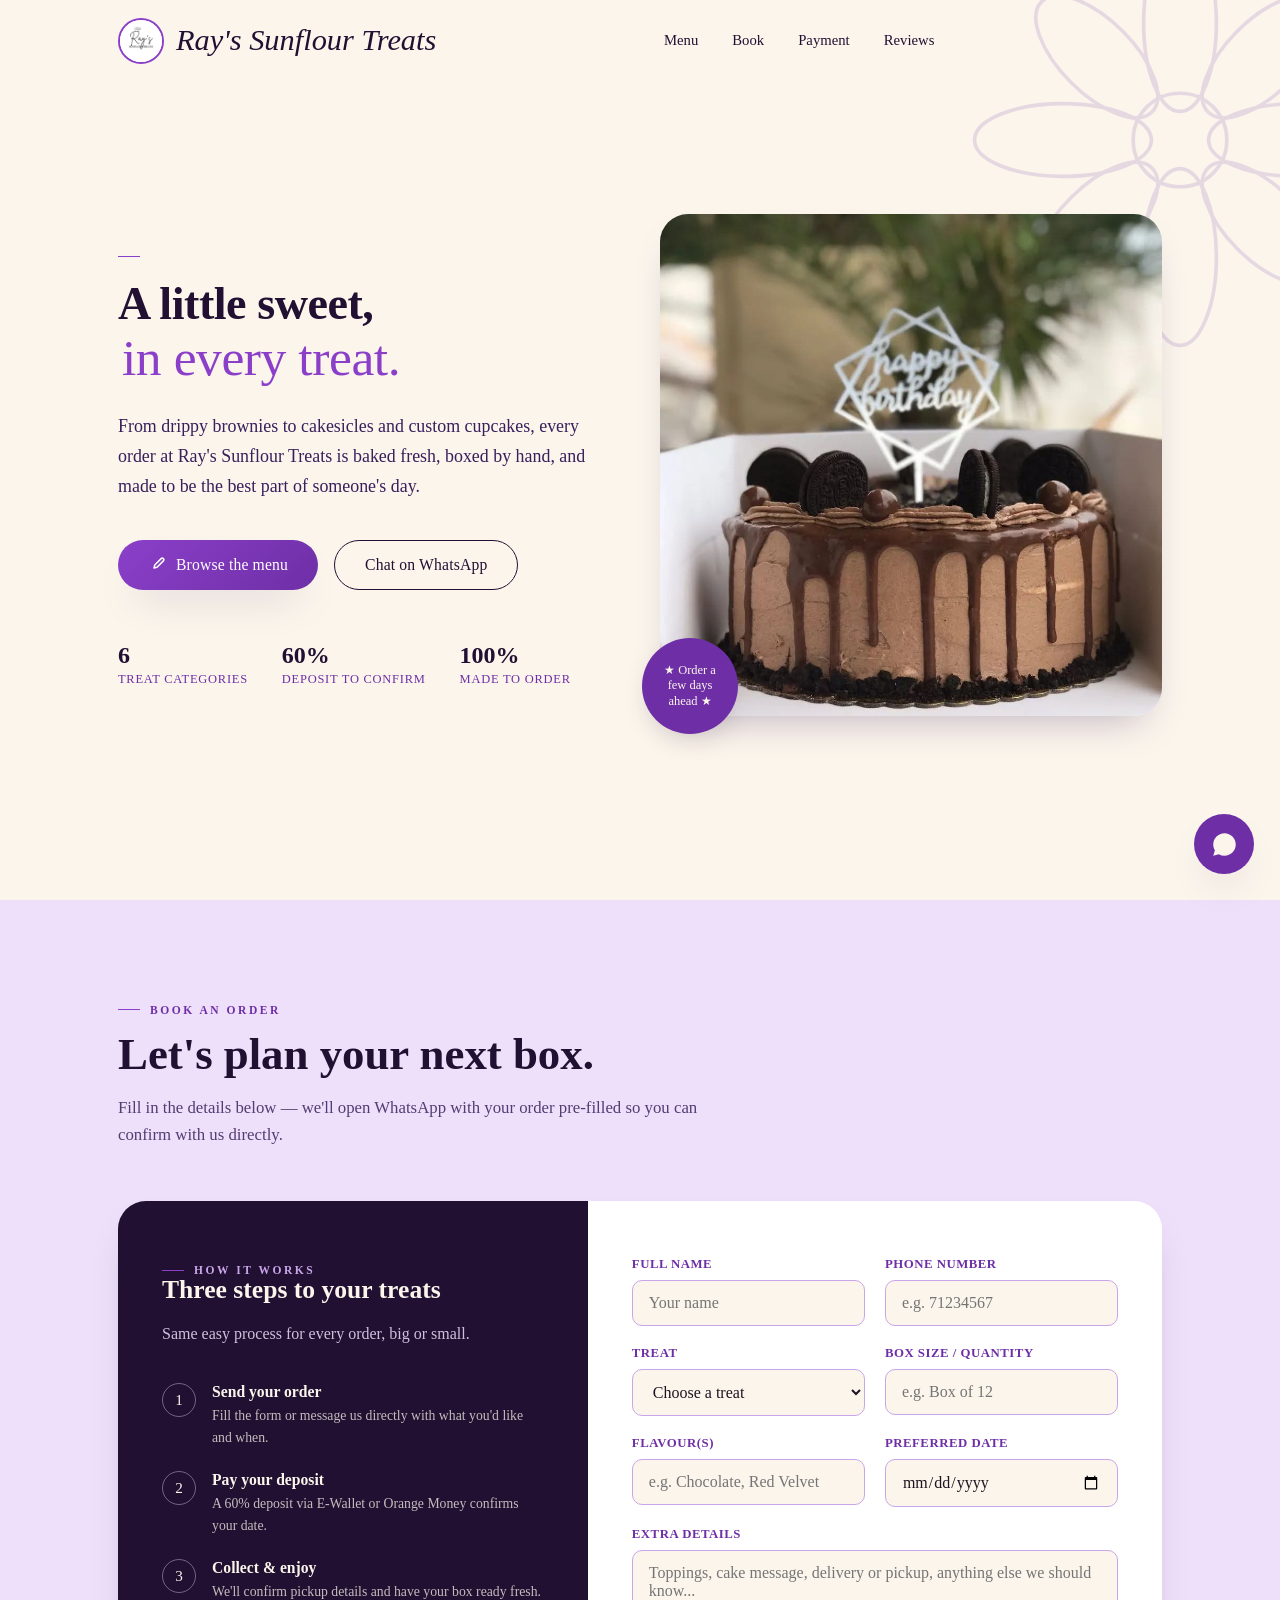
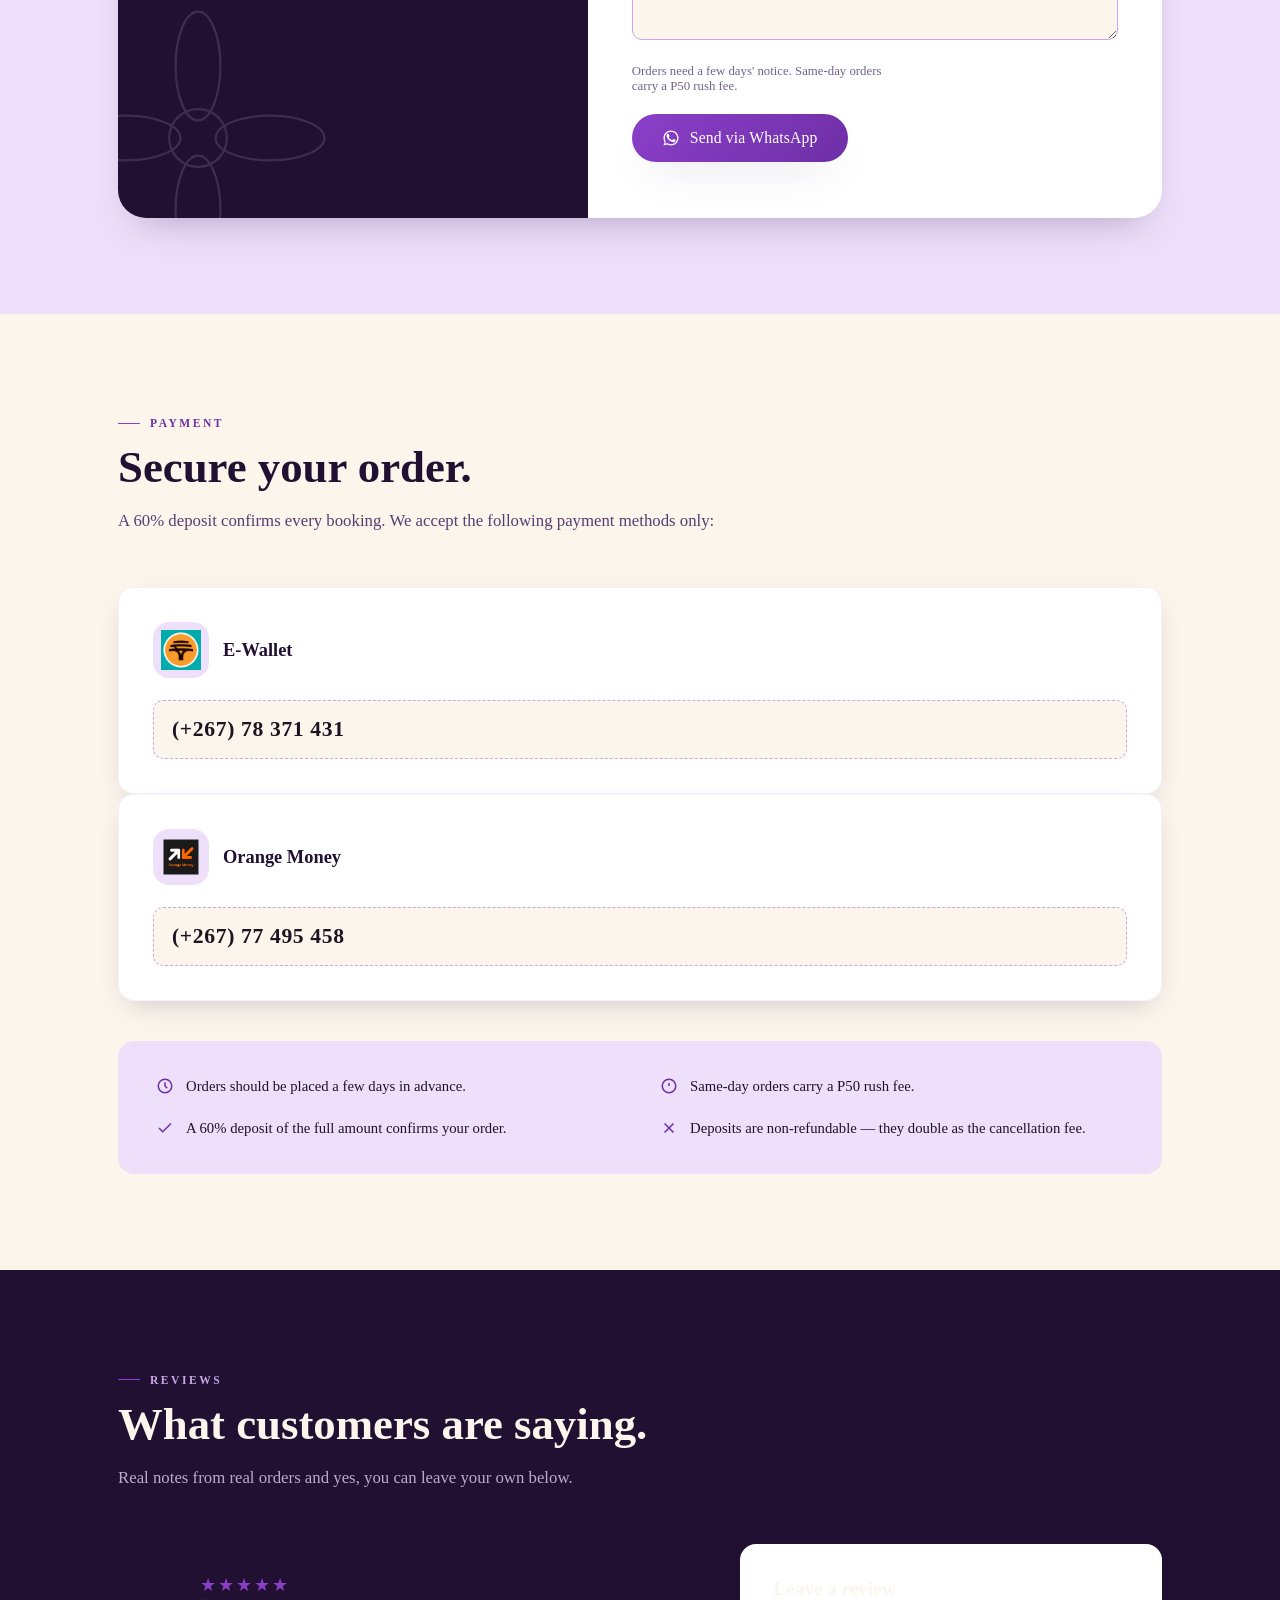
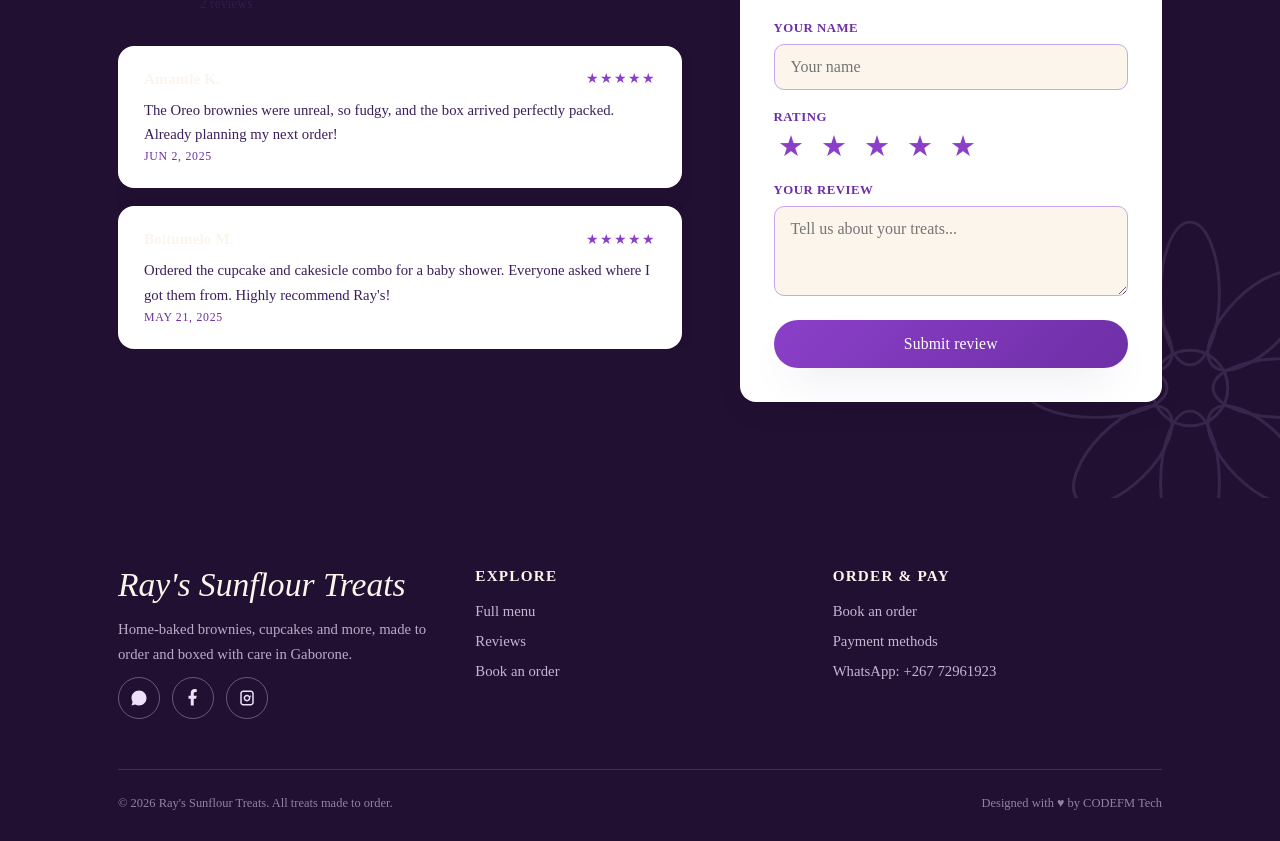
==== commit 0feeefb0: "menu update" ====
--- a/index.html
+++ b/index.html
@@ -54,7 +54,7 @@
     <div class="container">
       <div class="hero-copy">
         <span class="eyebrow"></span>
-        <h1 class="reveal">Making life sweeter,<br><em>one treat</em> at a time.</h1>
+        <h1 class="reveal">A little sweet,<br><em>in every treat.</em></h1>
         <p class="lede reveal">From drippy brownies to cakesicles and custom cupcakes, every order at Ray's Sunflour Treats is baked fresh, boxed by hand, and made to be the best part of someone's day.</p>
         <div class="hero-actions reveal">
           <a href="menu.html" class="btn btn-primary">
@@ -135,16 +135,13 @@
               <label for="product">Treat</label>
               <select id="product" name="product" required>
                 <option value="" disabled selected>Choose a treat</option>
-                <option>Classic Brownies</option>
+                <option>Cake</option>
                 <option>Oreo Brownies</option>
                 <option>Loaf Cake</option>
-                <option>Large Cakesicles</option>
-                <option>Small Cakesicles</option>
-                <option>Cakepops</option>
                 <option>Classic Cupcakes</option>
                 <option>Customized Cupcakes</option>
                 <option>Chocolate Heart</option>
-                <option>Cupcake + Cakesicle Combo</option>
+                <option>Bento + 2/5</option>
                 <option>Something else / not sure</option>
               </select>
               <span class="error-msg">Please choose a treat.</span>
@@ -211,7 +208,7 @@
             <span class="number">(+267) 78 371 431</span>
           </div>
         </div>
-        
+
         <div class="pay-card">
           <div class="pay-head">
             <div class="icon">
